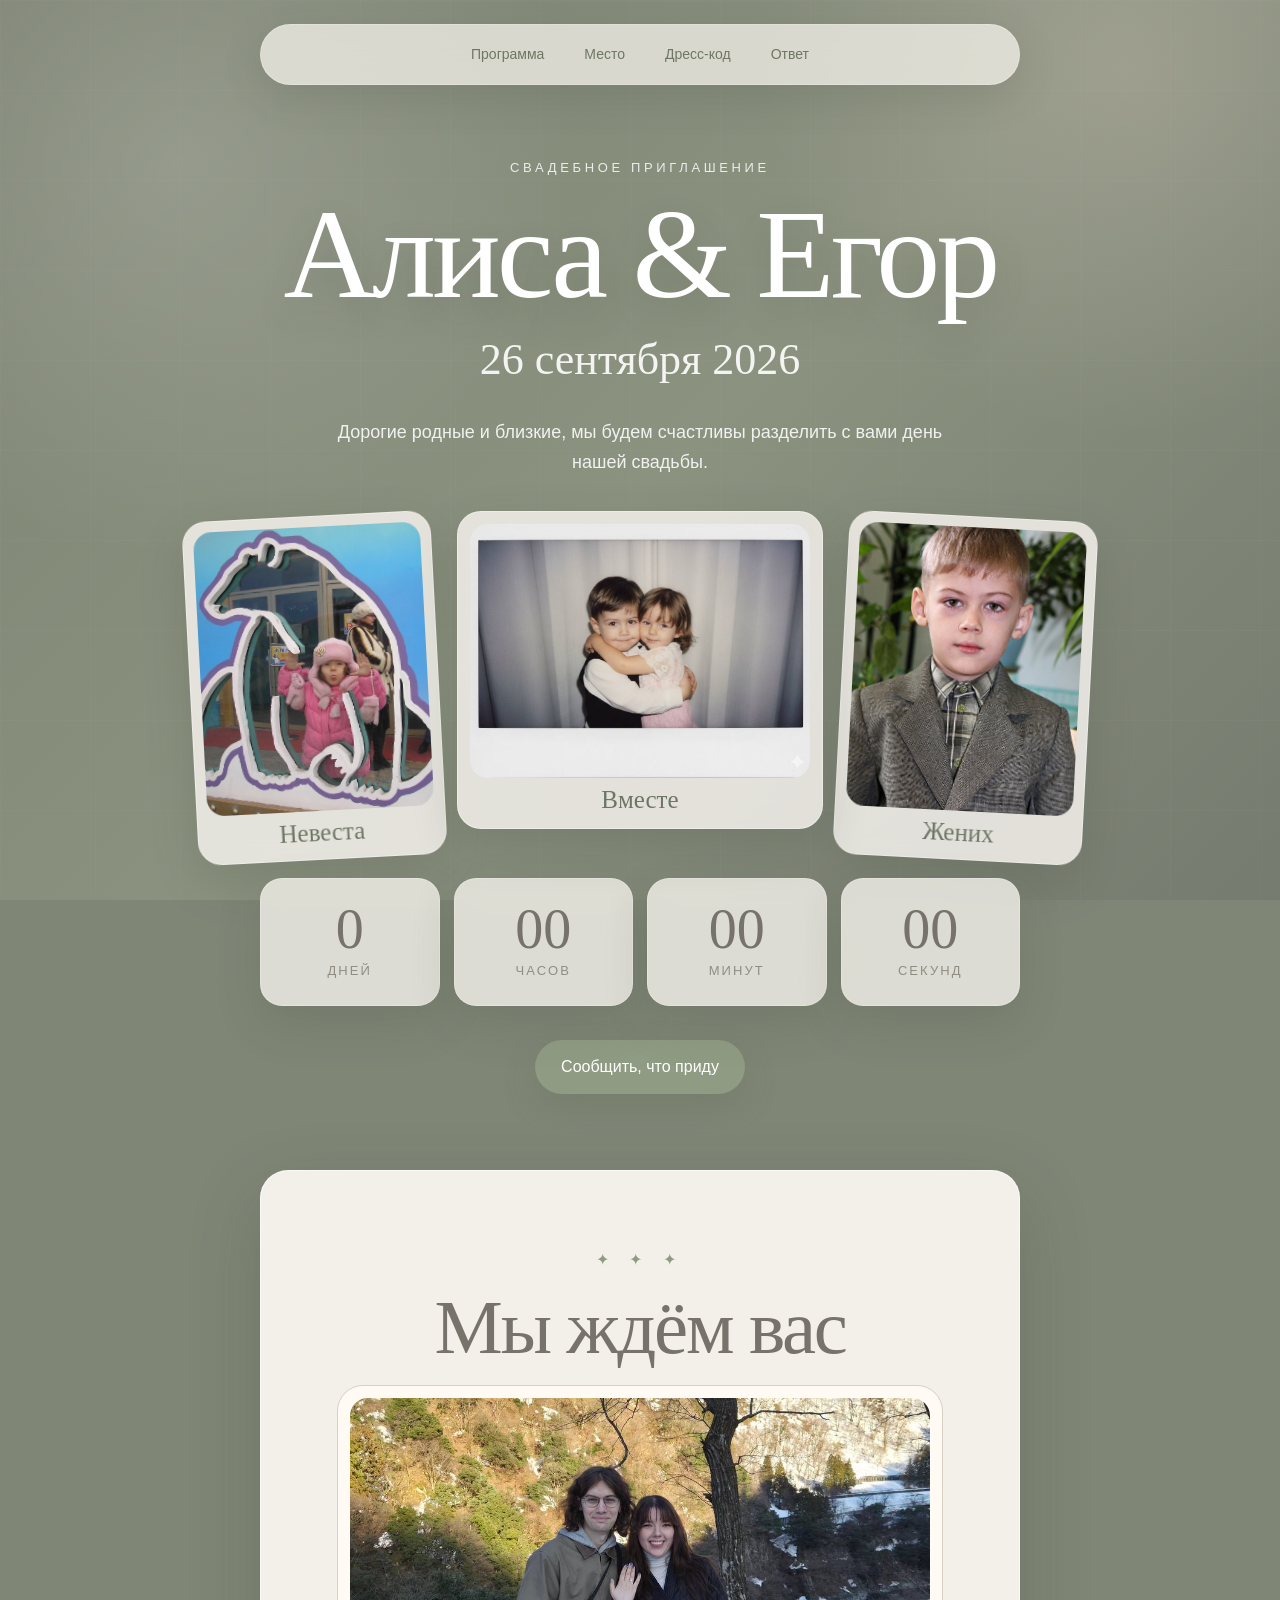
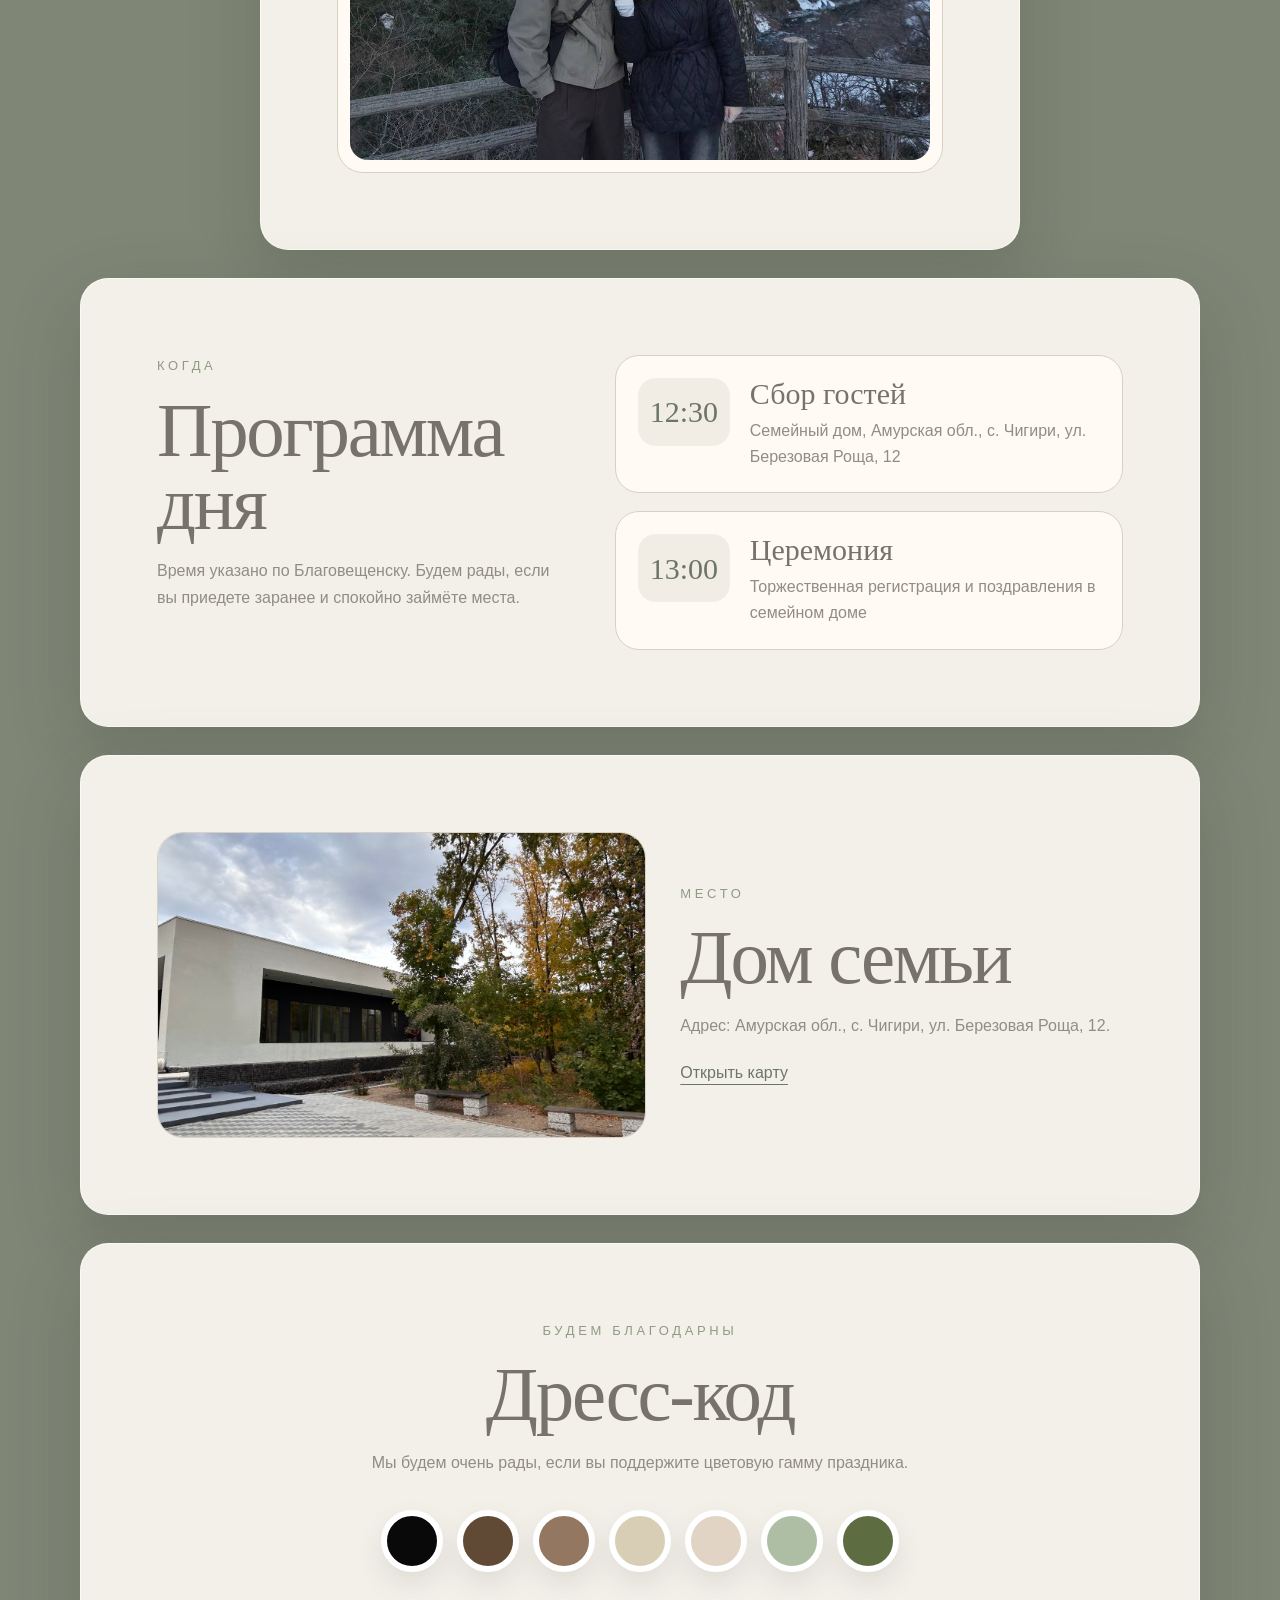
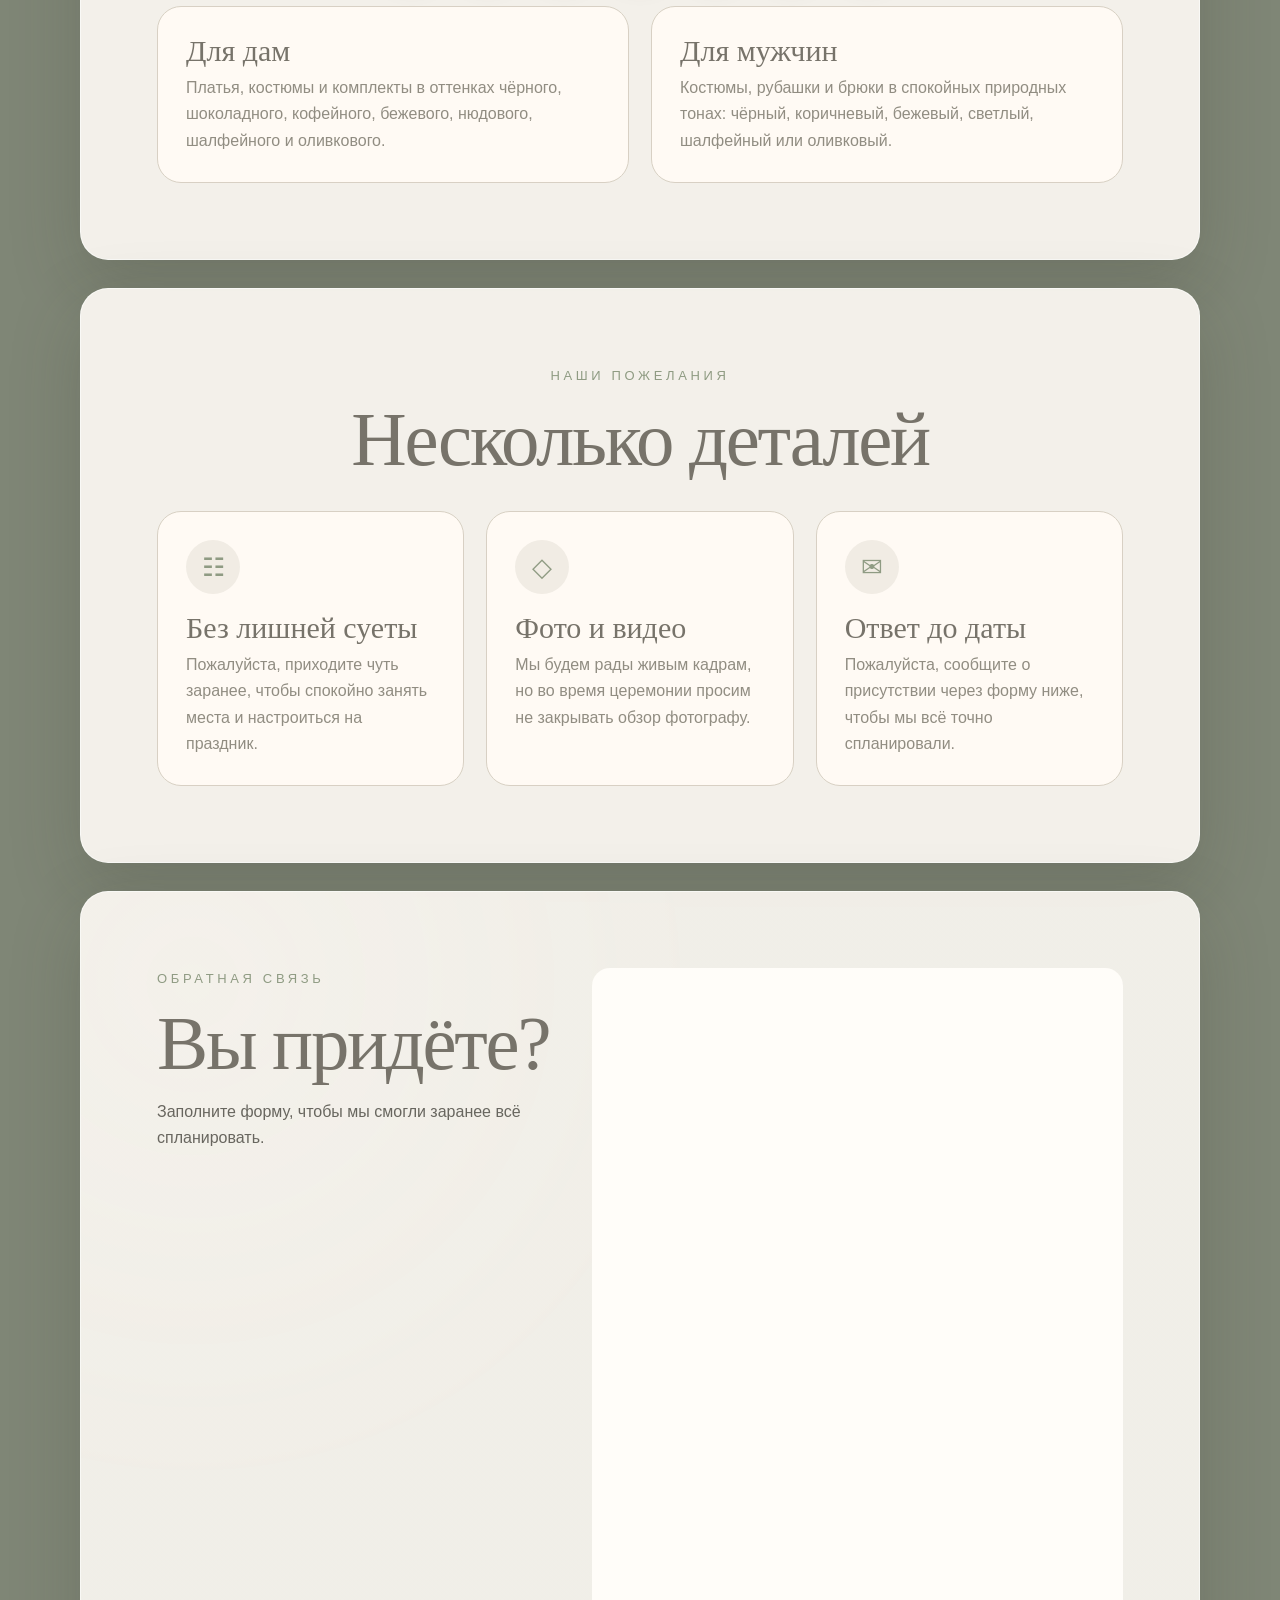
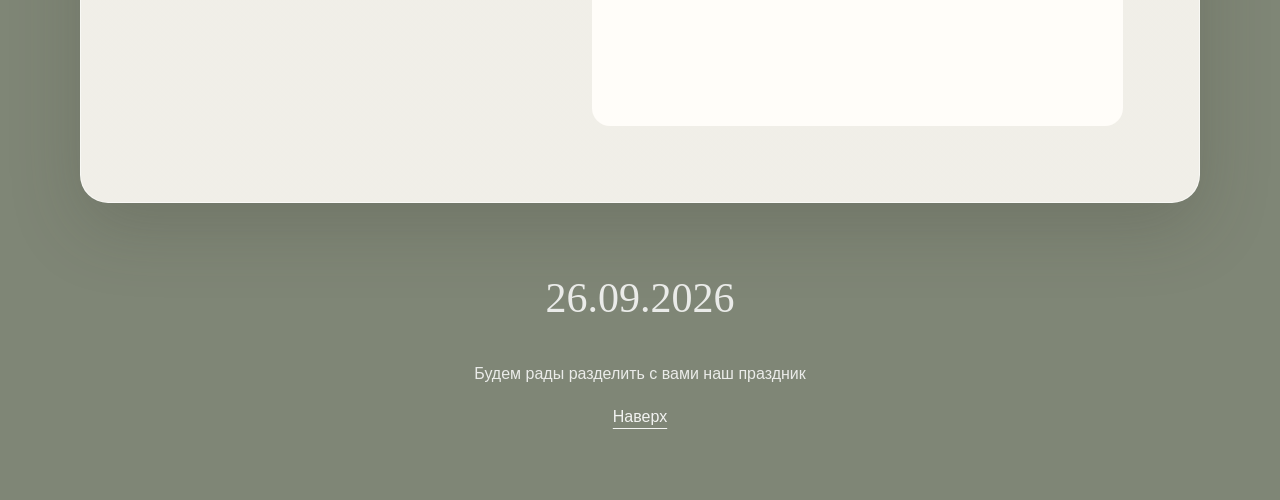
==== index.html @ d8c58603 "Add files via upload" ====
<!doctype html>
<html lang="ru">
<head>
  <meta charset="utf-8" />
  <meta name="viewport" content="width=device-width, initial-scale=1" />
  <meta name="description" content="Свадебное приглашение" />
  <title>Свадебное приглашение — 26.09.2026</title>
  <link rel="stylesheet" href="style.css" />
</head>

<body>
  <div class="page-bg" aria-hidden="true"></div>

  <header class="hero" id="top">
    <nav class="nav">
      <a href="#program">Программа</a>
      <a href="#place">Место</a>
      <a href="#dresscode">Дресс-код</a>
      <a href="#rsvp">Ответ</a>
    </nav>

    <div class="hero__inner">
      <p class="eyebrow">Свадебное приглашение</p>
      <h1><span id="brideName">Имя невесты</span> & <span id="groomName">Имя жениха</span></h1>
      <p class="hero__date">26 сентября 2026</p>
      <p class="hero__lead">
        Дорогие родные и близкие, мы будем счастливы разделить с вами день нашей свадьбы.
      </p>

      <div class="hero-photos" aria-label="Детские фото невесты, жениха и совместное фото">
        <figure class="hero-photo hero-photo--left">
          <img src="assets/her_child_1.jpg" alt="Детское фото невесты" />
          <figcaption>Невеста</figcaption>
        </figure>

        <figure class="hero-photo hero-photo--together">
          <img src="assets/together_kids.jpg" alt="Детское совместное фото невесты и жениха" />
          <figcaption>Вместе</figcaption>
        </figure>

        <figure class="hero-photo hero-photo--right">
          <img src="assets/him_child.jpg" alt="Детское фото жениха" />
          <figcaption>Жених</figcaption>
        </figure>
      </div>

      <div class="countdown" aria-label="Отсчёт до свадьбы">
        <div class="countdown__item"><strong id="days">0</strong><span>дней</span></div>
        <div class="countdown__item"><strong id="hours">0</strong><span>часов</span></div>
        <div class="countdown__item"><strong id="minutes">0</strong><span>минут</span></div>
        <div class="countdown__item"><strong id="seconds">0</strong><span>секунд</span></div>
      </div>

      <a class="button" href="#rsvp">Сообщить, что приду</a>
    </div>
  </header>

  <main>
    <section class="section intro">
      <div class="ornament">✦ ✦ ✦</div>
      <h2>Мы ждём вас</h2>
      <figure class="intro-photo">
        <img src="assets/together_old.jpg" alt="Совместное фото пары" />
      </figure>
    </section>

    <section class="section split" id="program">
      <div>
        <p class="eyebrow">Когда</p>
        <h2>Программа дня</h2>
        <p class="muted">
          Время указано по Благовещенску. Будем рады, если вы приедете заранее и спокойно займёте места.
        </p>
      </div>

      <div class="timeline" aria-label="Программа свадебного дня">
        <div class="timeline__item">
          <time>12:30</time>
          <div>
            <h3>Сбор гостей</h3>
            <p>Семейный дом, Амурская обл., с. Чигири, ул. Березовая Роща, 12</p>
          </div>
        </div>

        <div class="timeline__item">
          <time>13:00</time>
          <div>
            <h3>Церемония</h3>
            <p>Торжественная регистрация и поздравления в семейном доме</p>
          </div>
        </div>
      </div>
    </section>

    <section class="section venue" id="place">
      <div class="venue__image">
        <img src="assets/place.jpg" alt="Семейный дом" />
      </div>
      <div class="venue__content">
        <p class="eyebrow">Место</p>
        <h2>Дом семьи</h2>
        <p>
          Адрес: Амурская обл., с. Чигири, ул. Березовая Роща, 12.
        </p>
        <a class="text-link" href="https://yandex.ru/maps/?text=%D0%90%D0%BC%D1%83%D1%80%D1%81%D0%BA%D0%B0%D1%8F%20%D0%BE%D0%B1%D0%BB.%2C%20%D1%81.%20%D0%A7%D0%B8%D0%B3%D0%B8%D1%80%D0%B8%2C%20%D1%83%D0%BB.%20%D0%91%D0%B5%D1%80%D0%B5%D0%B7%D0%BE%D0%B2%D0%B0%D1%8F%20%D0%A0%D0%BE%D1%89%D0%B0%2C%2012">Открыть карту</a>
      </div>
    </section>

    <section class="section" id="dresscode">
      <div class="section__head">
        <p class="eyebrow">Будем благодарны</p>
        <h2>Дресс-код</h2>
        <p>
          Мы будем очень рады, если вы поддержите цветовую гамму праздника.
        </p>
      </div>

      <div class="palette" aria-label="Палитра дресс-кода">
        <span style="--c:#090909" title="чёрный"></span>
        <span style="--c:#604A36" title="тёмно-коричневый"></span>
        <span style="--c:#937760" title="кофейный"></span>
        <span style="--c:#D8CEB6" title="светло-бежевый"></span>
        <span style="--c:#E2D4C4" title="нюдовый"></span>
        <span style="--c:#AEBEA5" title="шалфейный"></span>
        <span style="--c:#5E6C42" title="оливковый"></span>
      </div>

      <div class="dress-notes">
        <article>
          <h3>Для дам</h3>
          <p>Платья, костюмы и комплекты в оттенках чёрного, шоколадного, кофейного, бежевого, нюдового, шалфейного и оливкового.</p>
        </article>
        <article>
          <h3>Для мужчин</h3>
          <p>Костюмы, рубашки и брюки в спокойных природных тонах: чёрный, коричневый, бежевый, светлый, шалфейный или оливковый.</p>
        </article>
      </div>
    </section>

    <section class="section wishes" id="wishes">
      <div class="section__head">
        <p class="eyebrow">Наши пожелания</p>
        <h2>Несколько деталей</h2>
      </div>

      <div class="wish-grid">
        <article>
          <span>☷</span>
          <h3>Без лишней суеты</h3>
          <p>Пожалуйста, приходите чуть заранее, чтобы спокойно занять места и настроиться на праздник.</p>
        </article>

        <article>
          <span>◇</span>
          <h3>Фото и видео</h3>
          <p>Мы будем рады живым кадрам, но во время церемонии просим не закрывать обзор фотографу.</p>
        </article>

        <article>
          <span>✉</span>
          <h3>Ответ до даты</h3>
          <p>Пожалуйста, сообщите о присутствии через форму ниже, чтобы мы всё точно спланировали.</p>
        </article>
      </div>
    </section>

    <section class="section rsvp" id="rsvp">
      <div class="rsvp__card">
        <div>
          <p class="eyebrow">Обратная связь</p>
          <h2>Вы придёте?</h2>
          <p>
            Заполните форму, чтобы мы смогли заранее всё спланировать.
          </p>
        </div>

        <iframe
          class="google-form"
          src="https://docs.google.com/forms/d/e/1FAIpQLSeqf7w8pTAWH1KVmUzpy3r9KJI5TpkuRMsO8fksW7Cik_Sq-w/viewform?embedded=true"
          width="640"
          height="758"
          frameborder="0"
          marginheight="0"
          marginwidth="0"
          title="Форма ответа на приглашение">
          Загрузка...
        </iframe>
      </div>
    </section>
  </main>

  <footer class="footer">
    <p>26.09.2026</p>
    <p>Будем рады разделить с вами наш праздник</p>
    <a href="#top">Наверх</a>
  </footer>

  <script src="script.js"></script>
</body>
</html>
---- style.css ----
/* 
  Свадебное приглашение.
  Самые частые правки:
  1. Имена и дату меняй в script.js в объекте CONFIG.
  2. Фото замени в папке assets и поправь src в index.html.
  3. Цвета палитры меняй в блоке #dresscode в index.html.
*/

:root {
  --bg: #7f8676;
  --paper: #f8f5ef;
  --paper-soft: #f1ece4;
  --ink: #68665f;
  --muted: #918d82;
  --line: #d8d0c4;
  --olive: #8f9b83;
  --olive-dark: #6d7665;
  --sand: #d8c8b7;
  --rose: #e6d1c9;
  --shadow: 0 24px 70px rgba(58, 61, 51, .22);
  --radius: 28px;
}

* {
  box-sizing: border-box;
}

html {
  scroll-behavior: smooth;
}

body {
  margin: 0;
  color: var(--ink);
  background: var(--bg);
  font-family: Inter, Arial, sans-serif;
  line-height: 1.65;
}

body::selection {
  background: var(--sand);
  color: #fff;
}

.page-bg {
  position: fixed;
  inset: 0;
  z-index: -2;
  background:
    radial-gradient(circle at 14% 18%, rgba(255,255,255,.16), transparent 30%),
    radial-gradient(circle at 88% 8%, rgba(230,209,201,.22), transparent 26%),
    linear-gradient(135deg, #7d8373 0%, #8b927f 52%, #757b6f 100%);
}

.page-bg::after {
  content: "";
  position: absolute;
  inset: 0;
  opacity: .09;
  background-image:
    linear-gradient(rgba(255,255,255,.26) 1px, transparent 1px),
    linear-gradient(90deg, rgba(255,255,255,.26) 1px, transparent 1px);
  background-size: 90px 90px;
}

h1, h2, h3, p {
  margin-top: 0;
}

h1, h2 {
  font-family: "Cormorant Garamond", Georgia, "Times New Roman", serif;
  font-weight: 400;
  letter-spacing: -.03em;
}

h1 {
  max-width: 980px;
  margin: 0 auto 12px;
  font-size: clamp(54px, 10vw, 132px);
  line-height: .9;
  color: #fff;
  text-shadow: 0 16px 36px rgba(66,70,58,.22);
}

h2 {
  margin-bottom: 18px;
  color: #77736a;
  font-size: clamp(42px, 6vw, 78px);
  line-height: .95;
}

h3 {
  margin-bottom: 8px;
  font-family: "Cormorant Garamond", Georgia, "Times New Roman", serif;
  font-size: 30px;
  font-weight: 400;
  line-height: 1.05;
  color: #77736a;
}

img {
  display: block;
  max-width: 100%;
}

a {
  color: inherit;
}

.nav {
  position: sticky;
  top: 16px;
  z-index: 10;
  width: min(760px, calc(100% - 32px));
  margin: 0 auto;
  padding: 10px;
  display: flex;
  justify-content: center;
  gap: 8px;
  border: 1px solid rgba(255,255,255,.22);
  border-radius: 999px;
  background: rgba(248,245,239,.72);
  backdrop-filter: blur(16px);
  box-shadow: 0 12px 40px rgba(57,61,52,.16);
}

.nav a {
  padding: 8px 16px;
  border-radius: 999px;
  text-decoration: none;
  font-size: 14px;
  color: var(--olive-dark);
}

.nav a:hover {
  background: rgba(143,155,131,.14);
}

.hero {
  min-height: 100svh;
  padding: 24px 20px 76px;
  display: grid;
  grid-template-rows: auto minmax(0, 1fr);
  align-content: stretch;
  row-gap: clamp(42px, 8vh, 96px);
  text-align: center;
}

.hero__inner {
  width: min(1120px, 100%);
  margin: 0 auto;
  align-self: center;
}

.eyebrow {
  margin-bottom: 18px;
  font-size: 13px;
  letter-spacing: .28em;
  text-transform: uppercase;
  color: rgba(255,255,255,.84);
}

.section .eyebrow,
.venue .eyebrow,
.rsvp .eyebrow {
  color: var(--olive);
}

.hero__date {
  margin-bottom: 22px;
  font-family: "Cormorant Garamond", Georgia, "Times New Roman", serif;
  font-size: clamp(28px, 4vw, 44px);
  color: rgba(255,255,255,.9);
}

.hero__lead {
  width: min(610px, 100%);
  margin: 0 auto 28px;
  color: rgba(255,255,255,.88);
  font-size: 18px;
}

.hero-photos {
  width: min(900px, 100%);
  margin: 0 auto 28px;
  display: grid;
  grid-template-columns: .82fr 1.2fr .82fr;
  gap: 18px;
  align-items: center;
}

.hero-photo {
  margin: 0;
  padding: 10px 10px 12px;
  border: 1px solid rgba(255,255,255,.36);
  border-radius: 24px;
  background: rgba(248,245,239,.82);
  box-shadow: 0 18px 46px rgba(57,61,52,.18);
  backdrop-filter: blur(12px);
}

.hero-photo--left {
  transform: translateY(10px) rotate(-3deg);
}

.hero-photo--right {
  transform: translateY(10px) rotate(3deg);
}

.hero-photo--together {
  position: relative;
  z-index: 1;
  padding: 12px 12px 14px;
  transform: translateY(-8px);
}

.hero-photo img {
  width: 100%;
  aspect-ratio: 4 / 5;
  object-fit: cover;
  border-radius: 18px;
}

.hero-photo--together img {
  aspect-ratio: 4 / 3;
}

.hero-photo figcaption {
  margin-top: 8px;
  color: var(--olive-dark);
  font-family: "Cormorant Garamond", Georgia, "Times New Roman", serif;
  font-size: 25px;
  line-height: 1.1;
}

.countdown {
  width: min(760px, 100%);
  margin: 0 auto 34px;
  display: grid;
  grid-template-columns: repeat(4, 1fr);
  gap: 14px;
}

.countdown__item {
  padding: 22px 12px;
  border: 1px solid rgba(255,255,255,.22);
  border-radius: 22px;
  background: rgba(248,245,239,.78);
  box-shadow: 0 18px 46px rgba(57,61,52,.16);
  backdrop-filter: blur(12px);
}

.countdown__item strong {
  display: block;
  font-family: "Cormorant Garamond", Georgia, "Times New Roman", serif;
  font-size: clamp(34px, 6vw, 56px);
  font-weight: 400;
  line-height: 1;
  color: #77736a;
}

.countdown__item span {
  color: var(--muted);
  font-size: 13px;
  text-transform: uppercase;
  letter-spacing: .16em;
}

.button {
  display: inline-flex;
  align-items: center;
  justify-content: center;
  min-height: 52px;
  padding: 14px 26px;
  border: 0;
  border-radius: 999px;
  background: var(--olive);
  color: #fff;
  box-shadow: 0 14px 34px rgba(92,101,80,.24);
  font: inherit;
  text-decoration: none;
  cursor: pointer;
  transition: transform .2s ease, box-shadow .2s ease, background .2s ease;
}

.button:hover {
  transform: translateY(-2px);
  background: var(--olive-dark);
  box-shadow: 0 20px 42px rgba(92,101,80,.28);
}

.section {
  width: min(1120px, calc(100% - 32px));
  margin: 0 auto 28px;
  padding: clamp(36px, 6vw, 76px);
  border: 1px solid rgba(255,255,255,.58);
  border-radius: var(--radius);
  background: rgba(248,245,239,.96);
  box-shadow: var(--shadow);
}

.intro {
  width: min(760px, calc(100% - 32px));
  text-align: center;
}

.intro-photo {
  margin: 20px auto 0;
  padding: 12px;
  border: 1px solid var(--line);
  border-radius: 26px;
  background: #fffaf4;
}

.intro-photo img {
  width: 100%;
  aspect-ratio: 16 / 10;
  object-fit: cover;
  border-radius: 18px;
}

.ornament {
  margin-bottom: 18px;
  color: var(--olive);
  letter-spacing: .5em;
}

.section__head {
  width: min(760px, 100%);
  margin: 0 auto 34px;
  text-align: center;
}

.section__head p {
  color: var(--muted);
}

.split {
  display: grid;
  grid-template-columns: .9fr 1.1fr;
  gap: 42px;
  align-items: start;
}

.muted {
  color: var(--muted);
}

.timeline {
  position: relative;
  display: grid;
  gap: 18px;
}

.timeline__item {
  display: grid;
  grid-template-columns: 92px 1fr;
  gap: 20px;
  align-items: start;
  padding: 22px;
  border: 1px solid var(--line);
  border-radius: 24px;
  background: #fffaf4;
}

.timeline__item time {
  display: grid;
  place-items: center;
  min-height: 68px;
  border-radius: 18px;
  background: var(--paper-soft);
  font-family: "Cormorant Garamond", Georgia, "Times New Roman", serif;
  font-size: 30px;
  color: var(--olive-dark);
}

.timeline__item p {
  margin-bottom: 0;
  color: var(--muted);
}

.venue {
  display: grid;
  grid-template-columns: 1.05fr .95fr;
  gap: 34px;
  align-items: center;
  overflow: hidden;
}

.venue__image img {
  width: 100%;
  aspect-ratio: 16 / 10;
  object-fit: cover;
  border-radius: 26px;
  border: 1px solid var(--line);
}

.venue__content p {
  color: var(--muted);
}

.text-link {
  display: inline-block;
  margin-top: 4px;
  color: var(--olive-dark);
  text-underline-offset: 6px;
}

.palette {
  display: flex;
  justify-content: center;
  gap: 14px;
  flex-wrap: wrap;
  margin: 34px 0;
}

.palette span {
  width: 62px;
  height: 62px;
  border-radius: 50%;
  background: var(--c);
  border: 6px solid #fff;
  box-shadow: 0 12px 26px rgba(104,102,95,.14);
}

.dress-notes {
  display: grid;
  grid-template-columns: repeat(2, 1fr);
  gap: 22px;
}

.dress-notes article,
.wish-grid article {
  padding: 28px;
  border: 1px solid var(--line);
  border-radius: 24px;
  background: #fffaf4;
}

.dress-notes p,
.wish-grid p {
  margin-bottom: 0;
  color: var(--muted);
}

.wish-grid {
  display: grid;
  grid-template-columns: repeat(3, 1fr);
  gap: 22px;
}

.wish-grid span {
  display: grid;
  place-items: center;
  width: 54px;
  height: 54px;
  margin-bottom: 18px;
  border-radius: 50%;
  background: var(--paper-soft);
  color: var(--olive);
  font-size: 26px;
}

.rsvp {
  background:
    linear-gradient(rgba(248,245,239,.94), rgba(248,245,239,.94)),
    radial-gradient(circle at 10% 10%, rgba(230,209,201,.55), transparent 40%);
}

.rsvp__card {
  display: grid;
  grid-template-columns: .85fr 1.15fr;
  gap: 42px;
  align-items: start;
}

.google-form {
  width: 100%;
  min-height: 758px;
  border: 0;
  border-radius: 18px;
  background: #fffdf9;
}

form {
  display: grid;
  gap: 18px;
}

label,
legend {
  color: var(--olive-dark);
  font-size: 14px;
}

input,
textarea {
  width: 100%;
  margin-top: 8px;
  padding: 14px 16px;
  border: 1px solid var(--line);
  border-radius: 16px;
  outline: none;
  background: #fffdf9;
  color: var(--ink);
  font: inherit;
}

input:focus,
textarea:focus {
  border-color: var(--olive);
  box-shadow: 0 0 0 4px rgba(143,155,131,.14);
}

fieldset {
  margin: 0;
  padding: 18px;
  border: 1px solid var(--line);
  border-radius: 18px;
}

.radio {
  display: flex;
  gap: 10px;
  align-items: center;
  margin-top: 12px;
}

.radio input {
  width: auto;
  margin: 0;
}

.form-status {
  min-height: 26px;
  margin: 0;
  color: var(--olive-dark);
}

.footer {
  width: min(1120px, calc(100% - 32px));
  margin: 0 auto;
  padding: 46px 20px 70px;
  text-align: center;
  color: rgba(255,255,255,.84);
}

.footer p:first-child {
  font-family: "Cormorant Garamond", Georgia, "Times New Roman", serif;
  font-size: 42px;
  line-height: 1;
}

.footer a {
  color: rgba(255,255,255,.9);
  text-underline-offset: 6px;
}

@media (max-width: 820px) {
  .nav {
    top: 10px;
    width: calc(100% - 20px);
    overflow-x: auto;
    justify-content: center;
  }

  .nav a {
    white-space: nowrap;
  }

  .hero {
    padding-top: 18px;
    row-gap: 30px;
  }

  .hero-photos {
    width: min(720px, 100%);
    grid-template-columns: .9fr 1.1fr .9fr;
    gap: 12px;
  }

  .hero-photo {
    padding: 8px 8px 10px;
    border-radius: 20px;
  }

  .hero-photo img {
    border-radius: 15px;
  }

  .hero-photo--together {
    padding: 9px 9px 11px;
  }

  .hero-photo figcaption {
    font-size: 22px;
  }

  .countdown {
    grid-template-columns: repeat(2, 1fr);
  }

  .section {
    width: calc(100% - 20px);
    padding: 32px 20px;
    border-radius: 24px;
  }

  .split,
  .venue,
  .dress-notes,
  .wish-grid,
  .rsvp__card {
    grid-template-columns: 1fr;
  }

  .timeline__item {
    grid-template-columns: 76px 1fr;
    gap: 14px;
    padding: 16px;
  }

  .timeline__item time {
    min-height: 58px;
    font-size: 24px;
  }

  .palette span {
    width: 54px;
    height: 54px;
  }
}

@media (max-width: 440px) {
  .hero {
    padding-bottom: 54px;
  }

  .hero__lead {
    font-size: 16px;
  }

  .hero-photos {
    grid-template-columns: repeat(2, minmax(0, 1fr));
    margin-bottom: 24px;
  }

  .hero-photo--left,
  .hero-photo--right,
  .hero-photo--together {
    transform: none;
  }

  .hero-photo--together {
    order: -1;
    grid-column: 1 / -1;
    width: min(240px, 100%);
    justify-self: center;
  }

  .hero-photo figcaption {
    font-size: 20px;
  }

  .countdown {
    gap: 10px;
  }

  .countdown__item {
    padding: 18px 8px;
  }

  .countdown__item span {
    font-size: 11px;
  }

  .timeline__item {
    grid-template-columns: 1fr;
  }
}
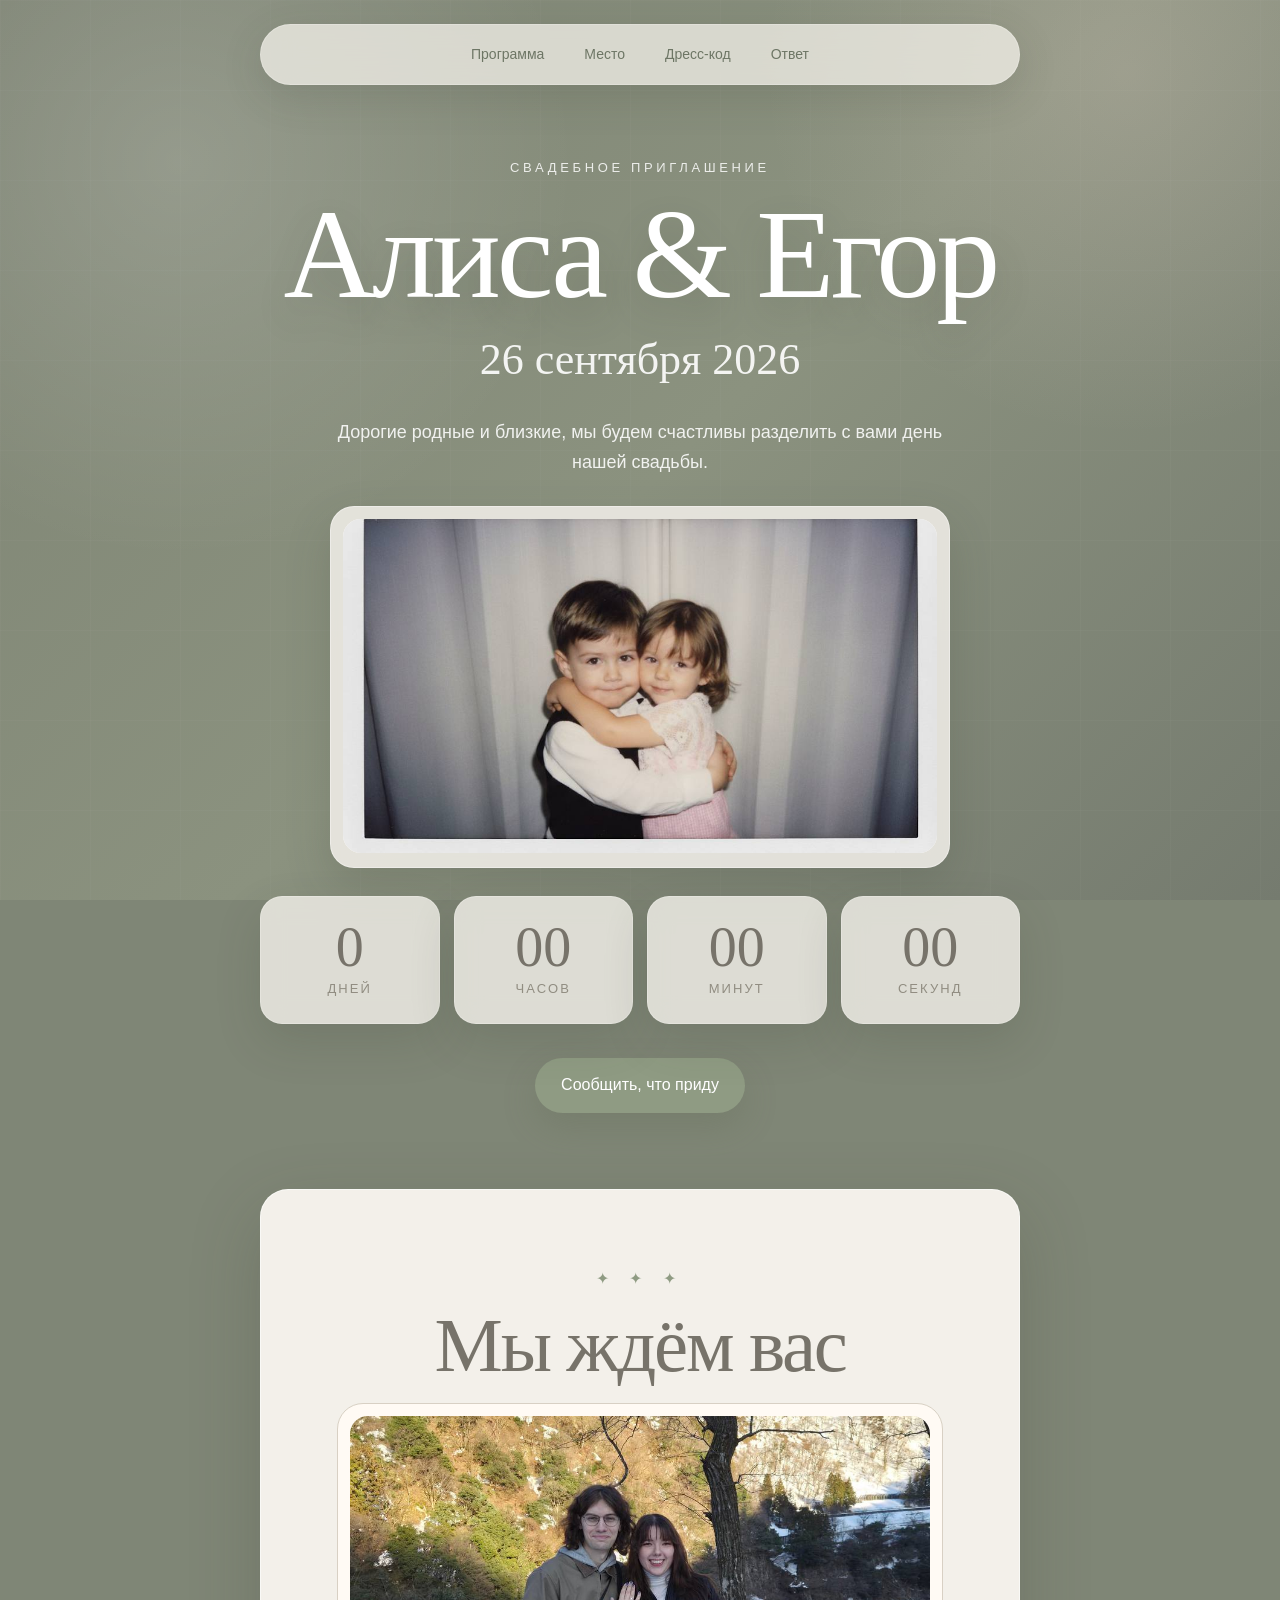
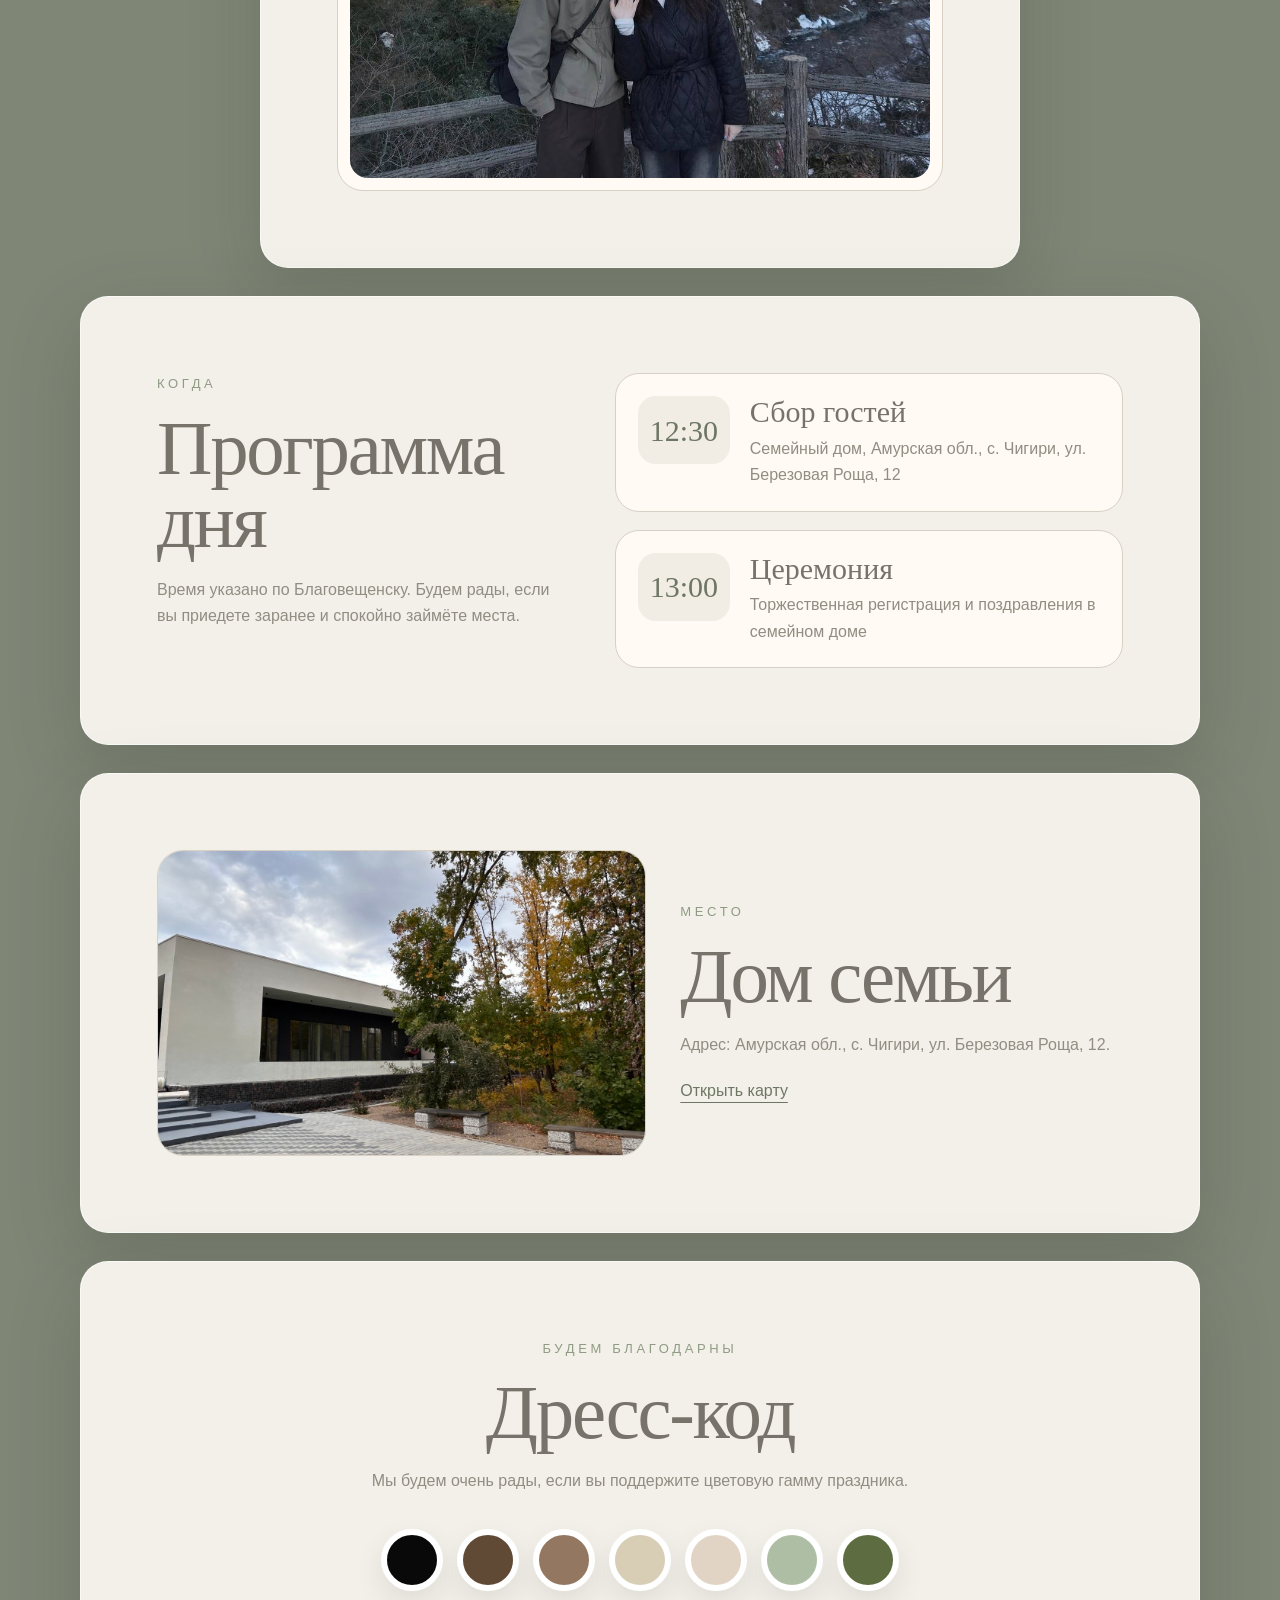
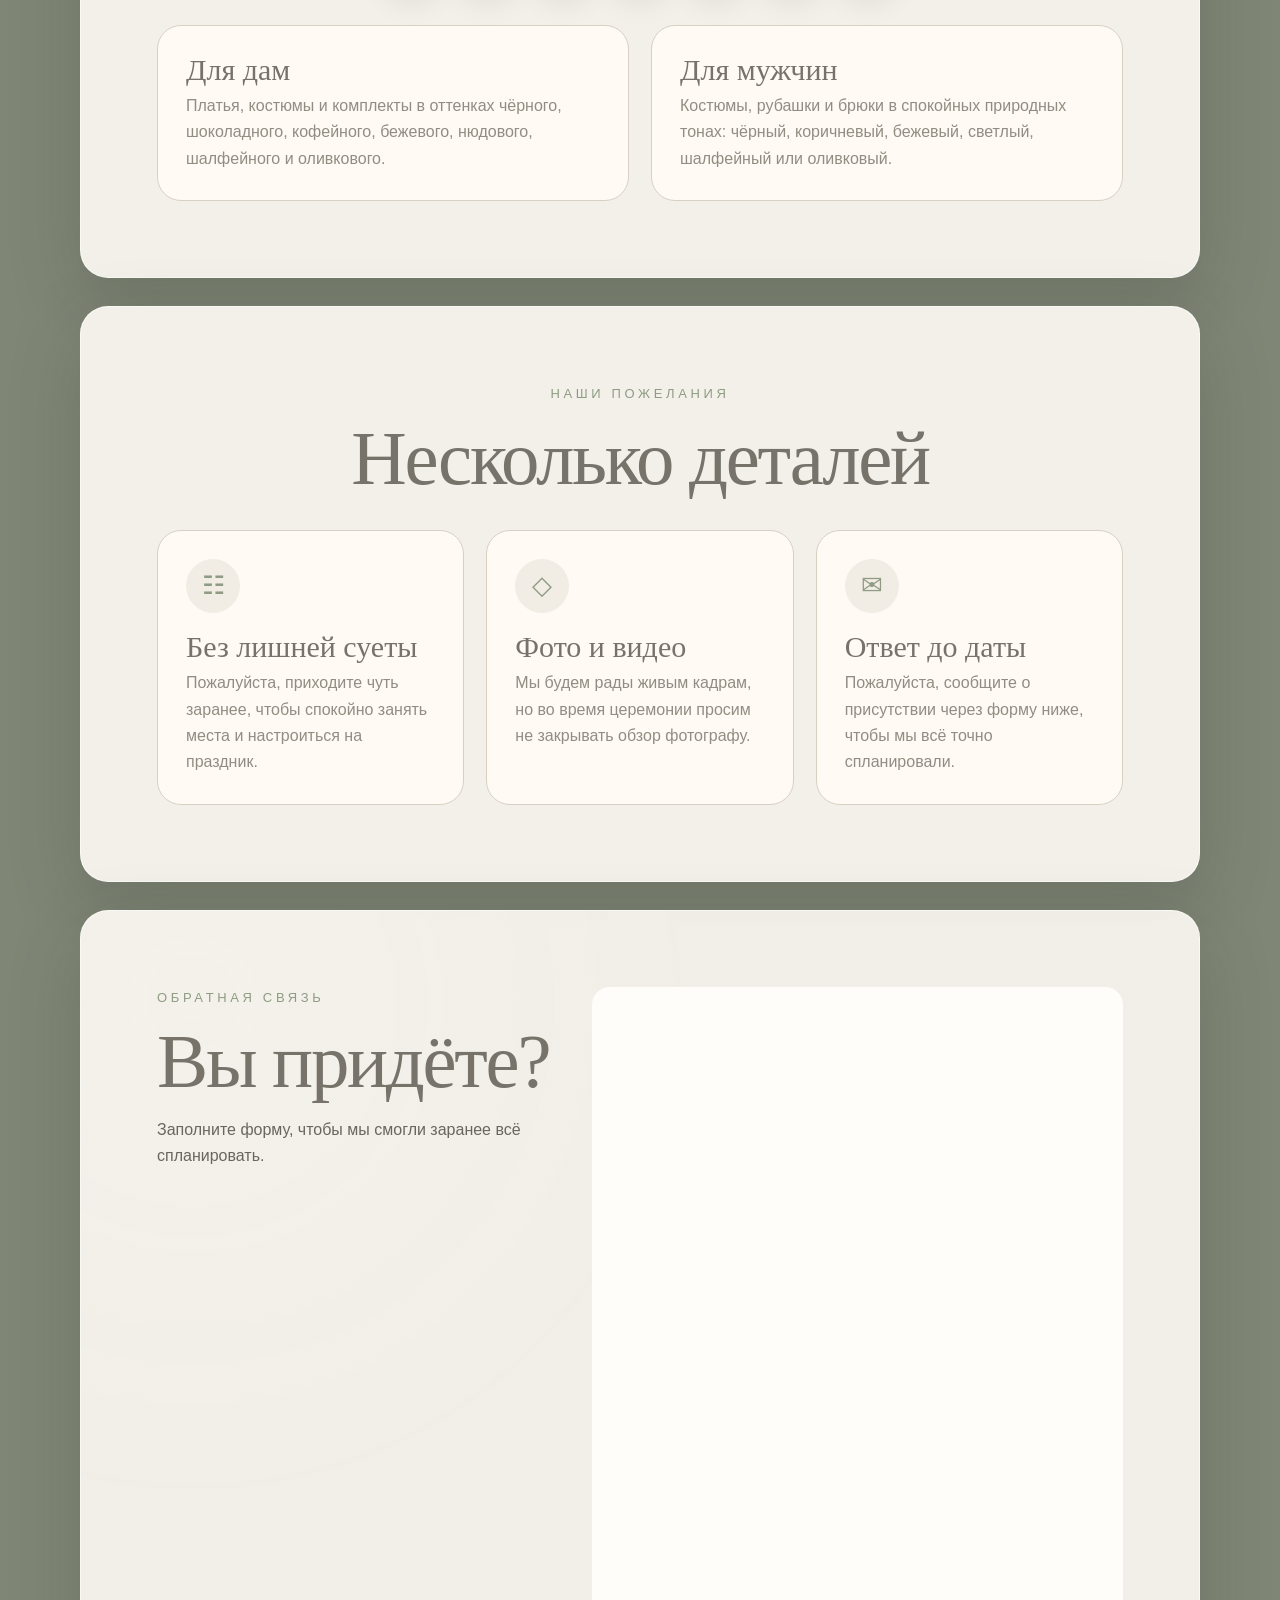
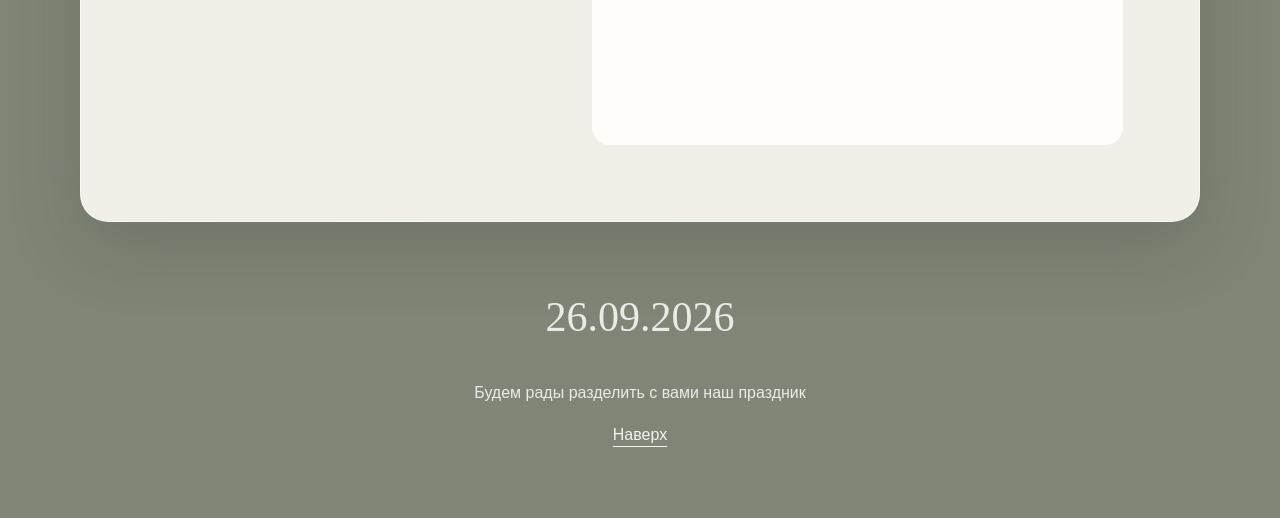
==== commit 4762dfa2: "photo" ====
--- a/index.html
+++ b/index.html
@@ -27,20 +27,9 @@
         Дорогие родные и близкие, мы будем счастливы разделить с вами день нашей свадьбы.
       </p>
 
-      <div class="hero-photos" aria-label="Детские фото невесты, жениха и совместное фото">
-        <figure class="hero-photo hero-photo--left">
-          <img src="assets/her_child_1.jpg" alt="Детское фото невесты" />
-          <figcaption>Невеста</figcaption>
-        </figure>
-
+      <div class="hero-photos" aria-label="Детское совместное фото невесты и жениха">
         <figure class="hero-photo hero-photo--together">
           <img src="assets/together_kids.jpg" alt="Детское совместное фото невесты и жениха" />
-          <figcaption>Вместе</figcaption>
-        </figure>
-
-        <figure class="hero-photo hero-photo--right">
-          <img src="assets/him_child.jpg" alt="Детское фото жениха" />
-          <figcaption>Жених</figcaption>
         </figure>
       </div>
 
--- a/style.css
+++ b/style.css
@@ -181,17 +181,16 @@
 }
 
 .hero-photos {
-  width: min(900px, 100%);
+  width: min(620px, 100%);
   margin: 0 auto 28px;
-  display: grid;
-  grid-template-columns: .82fr 1.2fr .82fr;
-  gap: 18px;
-  align-items: center;
+  display: flex;
+  justify-content: center;
 }
 
 .hero-photo {
   margin: 0;
-  padding: 10px 10px 12px;
+  width: 100%;
+  padding: 12px 12px 14px;
   border: 1px solid rgba(255,255,255,.36);
   border-radius: 24px;
   background: rgba(248,245,239,.82);
@@ -199,30 +198,21 @@
   backdrop-filter: blur(12px);
 }
 
-.hero-photo--left {
-  transform: translateY(10px) rotate(-3deg);
-}
-
-.hero-photo--right {
-  transform: translateY(10px) rotate(3deg);
-}
-
 .hero-photo--together {
-  position: relative;
-  z-index: 1;
-  padding: 12px 12px 14px;
-  transform: translateY(-8px);
+  max-width: 620px;
 }
 
 .hero-photo img {
   width: 100%;
-  aspect-ratio: 4 / 5;
+  aspect-ratio: 16 / 9;
   object-fit: cover;
+  object-position: center 28%;
   border-radius: 18px;
+  background: #fffdf9;
 }
 
 .hero-photo--together img {
-  aspect-ratio: 4 / 3;
+  aspect-ratio: 16 / 9;
 }
 
 .hero-photo figcaption {
@@ -574,22 +564,16 @@
   }
 
   .hero-photos {
-    width: min(720px, 100%);
-    grid-template-columns: .9fr 1.1fr .9fr;
-    gap: 12px;
+    width: min(620px, 100%);
   }
 
   .hero-photo {
-    padding: 8px 8px 10px;
+    padding: 9px 9px 11px;
     border-radius: 20px;
   }
 
   .hero-photo img {
     border-radius: 15px;
-  }
-
-  .hero-photo--together {
-    padding: 9px 9px 11px;
   }
 
   .hero-photo figcaption {
@@ -641,21 +625,7 @@
   }
 
   .hero-photos {
-    grid-template-columns: repeat(2, minmax(0, 1fr));
     margin-bottom: 24px;
-  }
-
-  .hero-photo--left,
-  .hero-photo--right,
-  .hero-photo--together {
-    transform: none;
-  }
-
-  .hero-photo--together {
-    order: -1;
-    grid-column: 1 / -1;
-    width: min(240px, 100%);
-    justify-self: center;
   }
 
   .hero-photo figcaption {
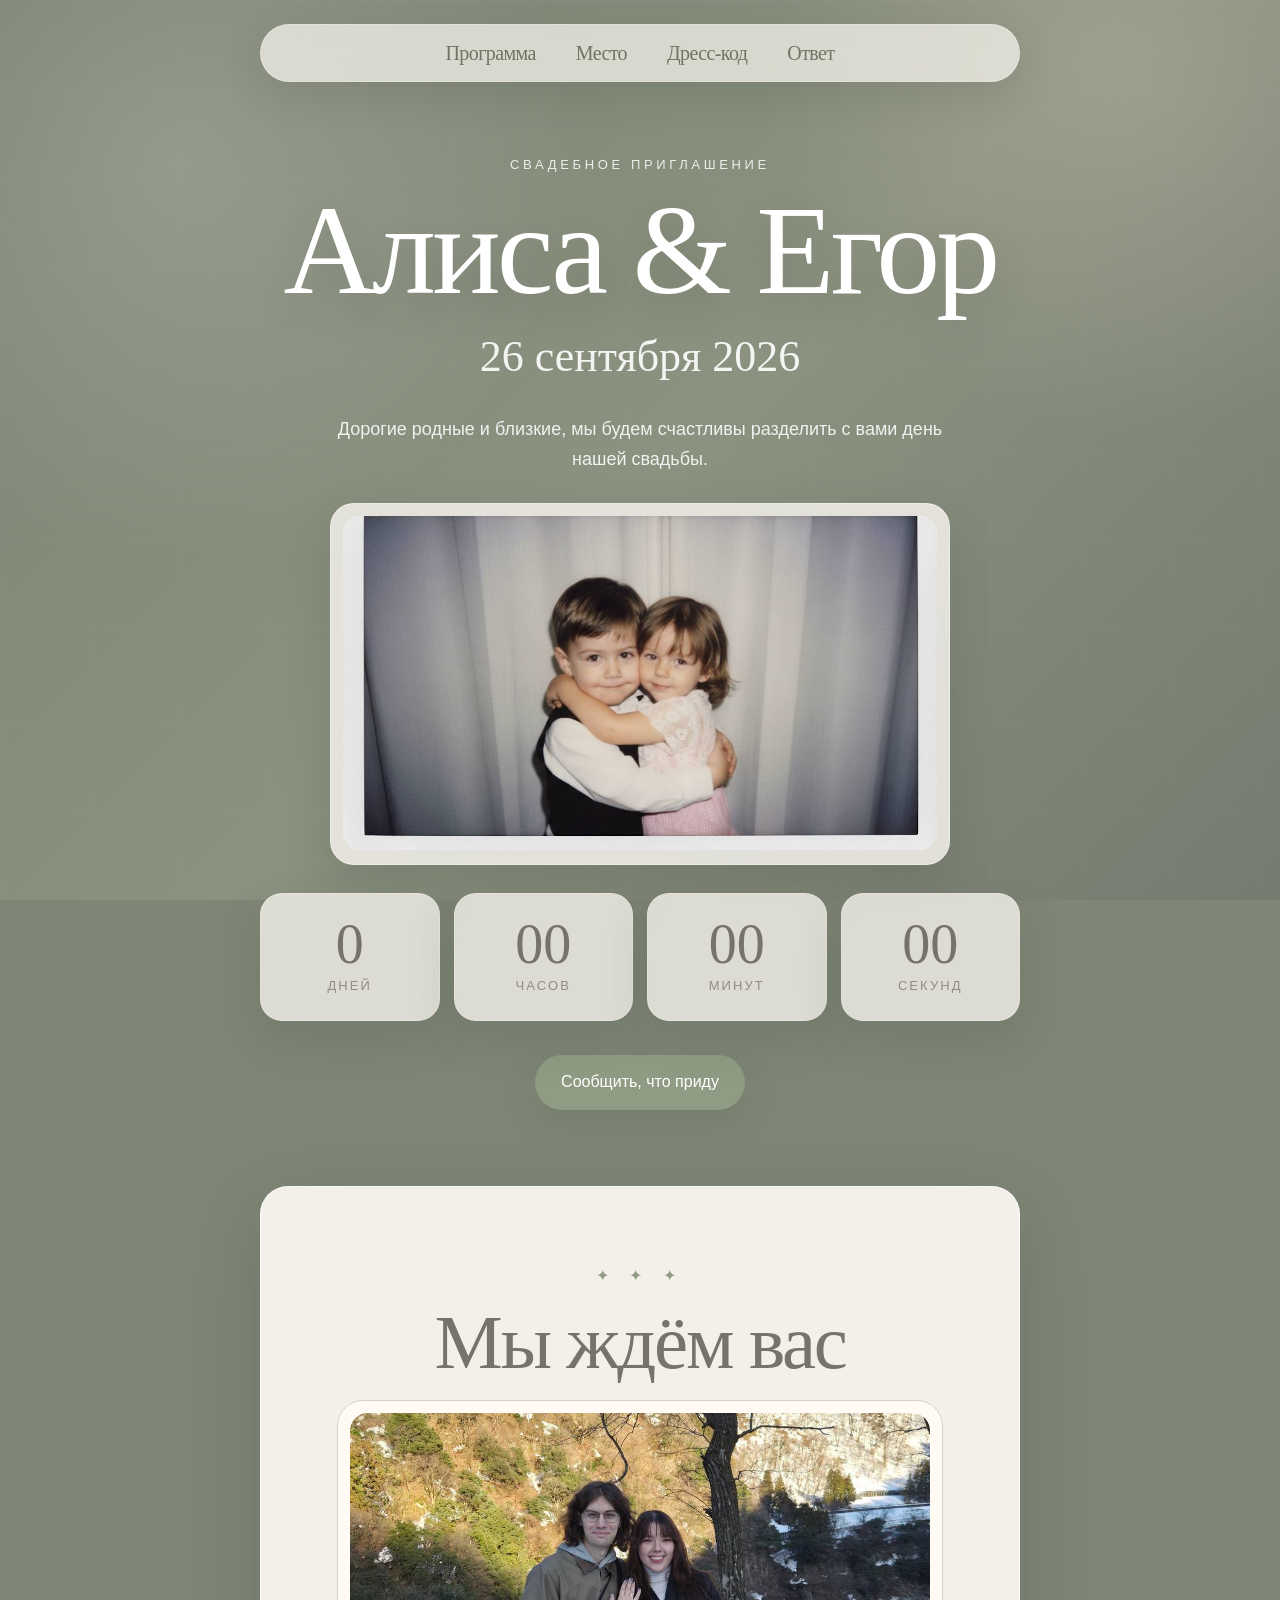
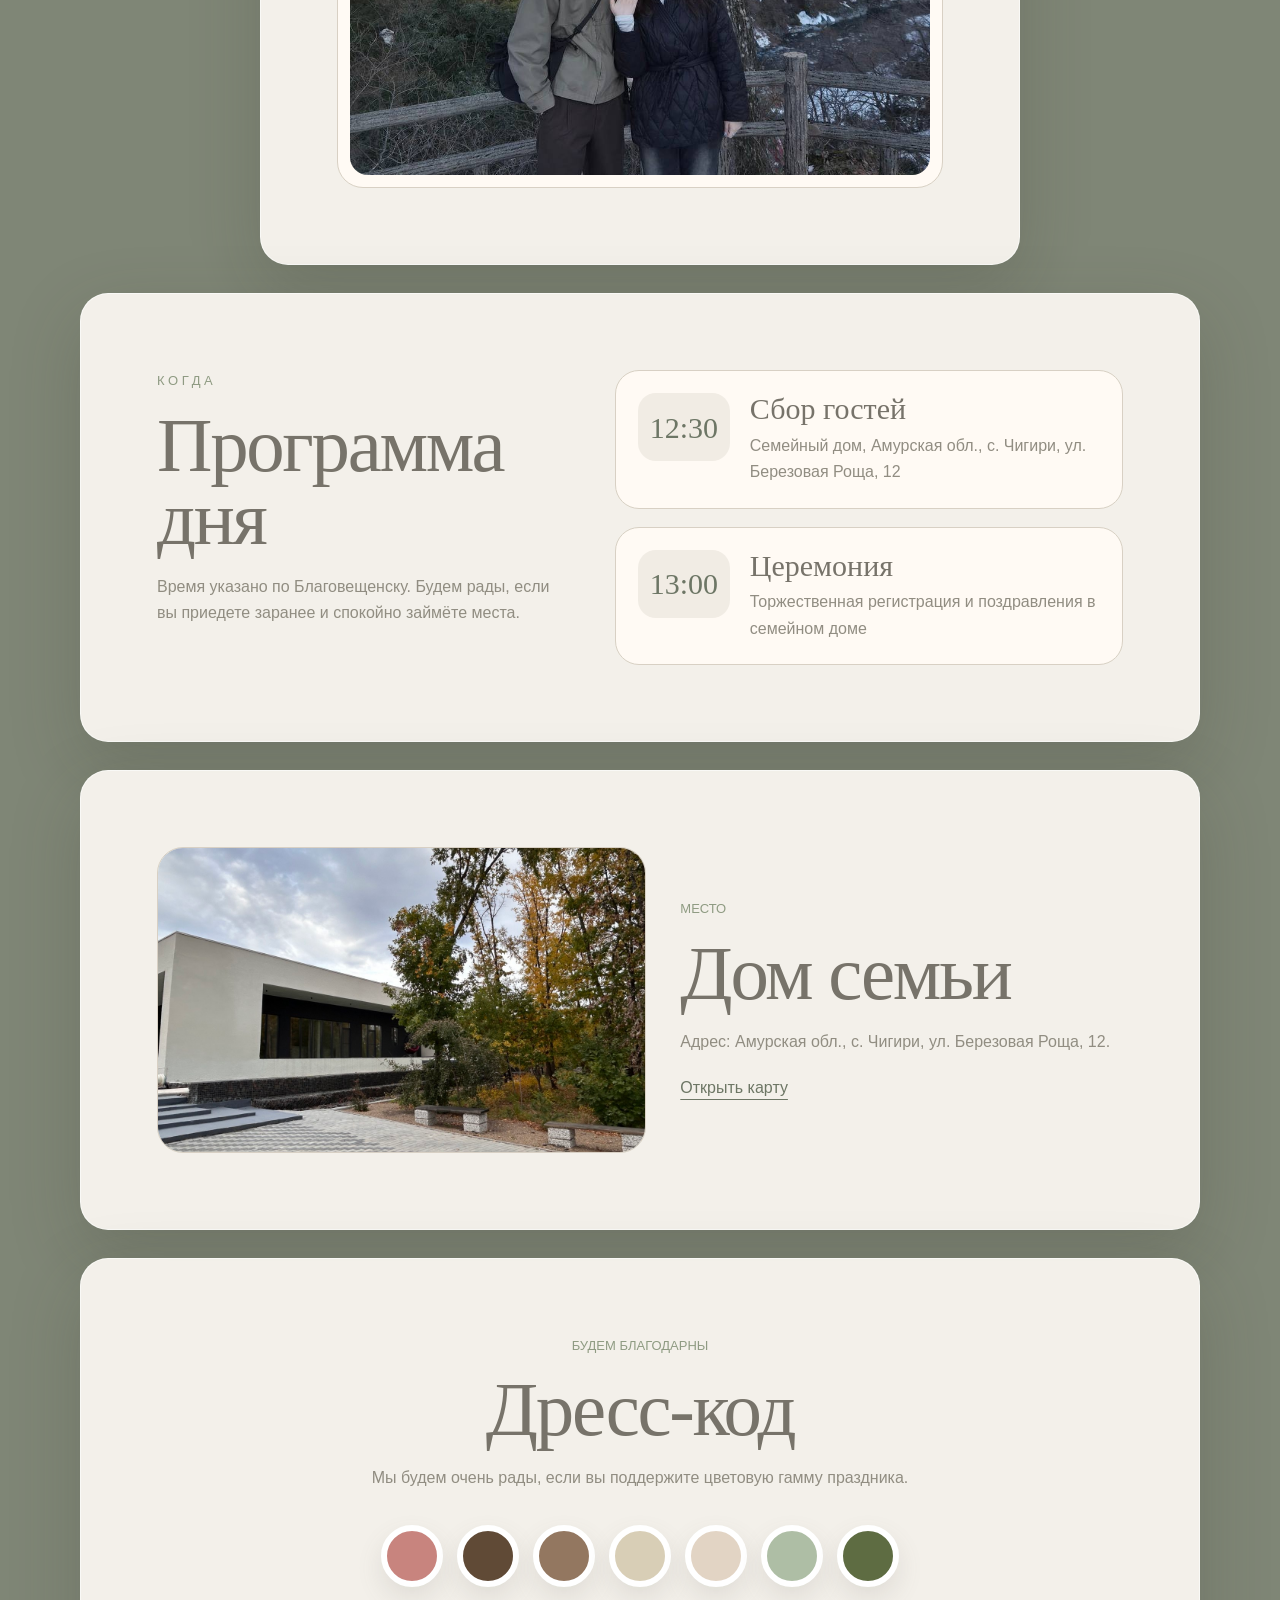
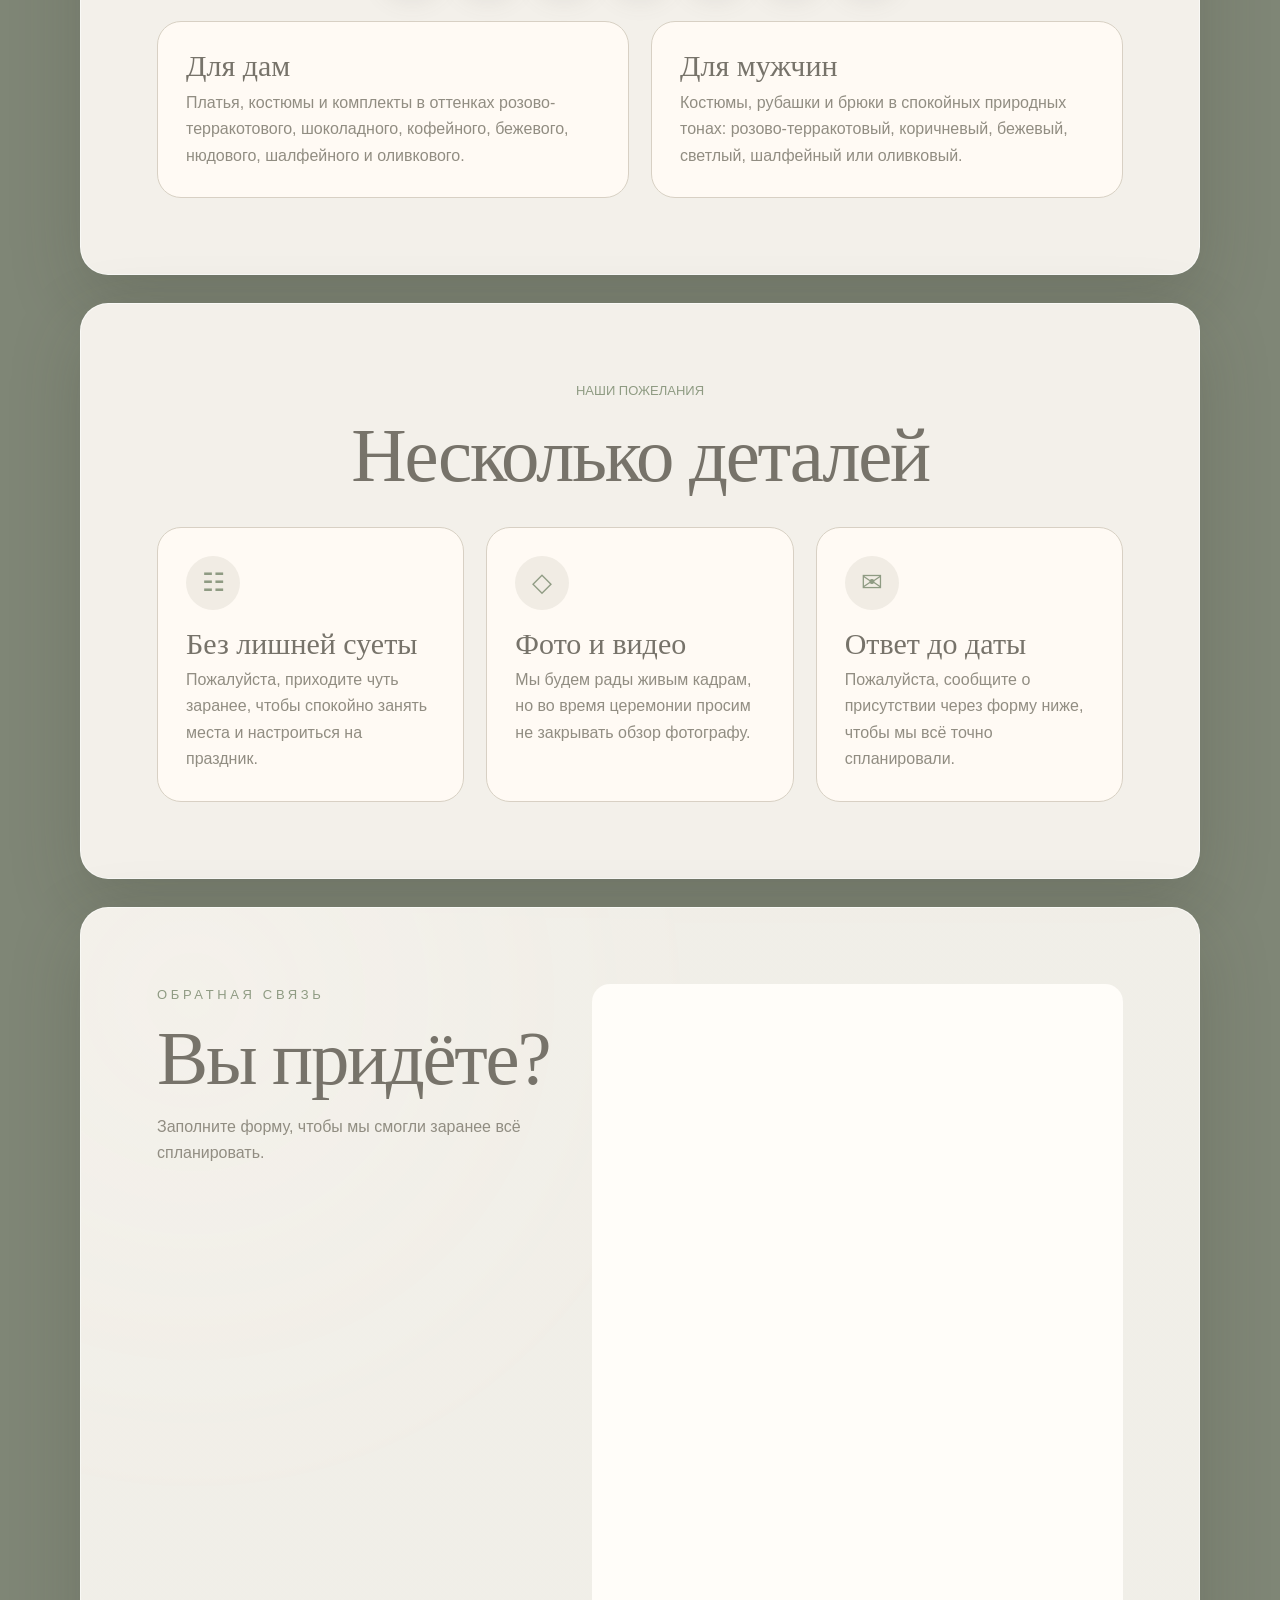
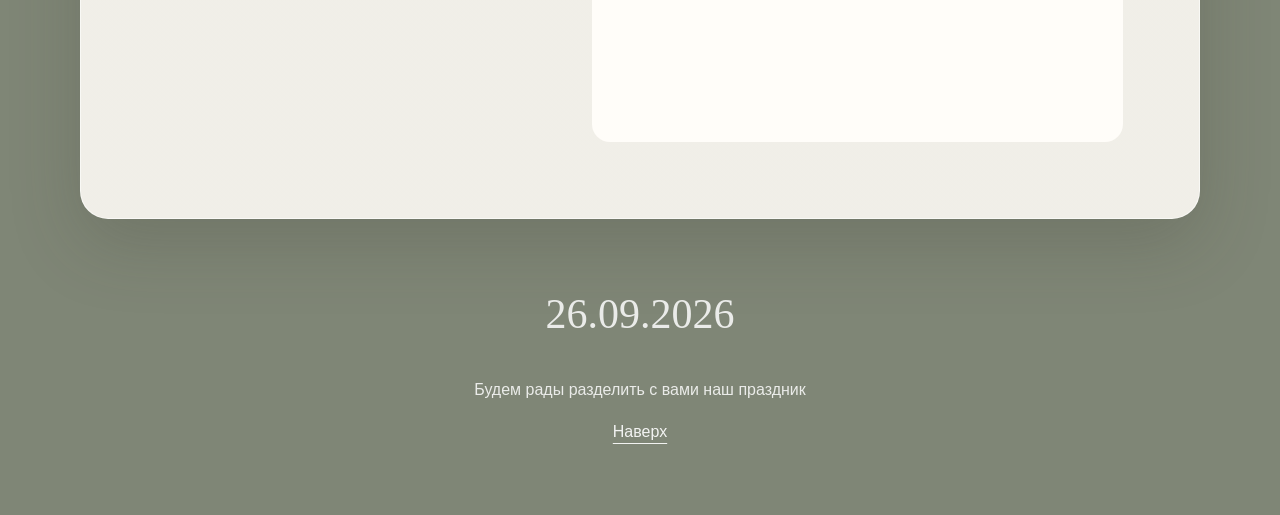
==== commit 37bc2ad9: "eng" ====
--- a/index.html
+++ b/index.html
@@ -21,7 +21,7 @@
 
     <div class="hero__inner">
       <p class="eyebrow">Свадебное приглашение</p>
-      <h1><span id="brideName">Имя невесты</span> & <span id="groomName">Имя жениха</span></h1>
+      <h1><span id="brideName">Алиса</span> & <span id="groomName">Егор</span></h1>
       <p class="hero__date">26 сентября 2026</p>
       <p class="hero__lead">
         Дорогие родные и близкие, мы будем счастливы разделить с вами день нашей свадьбы.
@@ -105,7 +105,7 @@
       </div>
 
       <div class="palette" aria-label="Палитра дресс-кода">
-        <span style="--c:#090909" title="чёрный"></span>
+        <span style="--c:#C8847E" title="розово-терракотовый"></span>
         <span style="--c:#604A36" title="тёмно-коричневый"></span>
         <span style="--c:#937760" title="кофейный"></span>
         <span style="--c:#D8CEB6" title="светло-бежевый"></span>
@@ -117,11 +117,11 @@
       <div class="dress-notes">
         <article>
           <h3>Для дам</h3>
-          <p>Платья, костюмы и комплекты в оттенках чёрного, шоколадного, кофейного, бежевого, нюдового, шалфейного и оливкового.</p>
+          <p>Платья, костюмы и комплекты в оттенках розово-терракотового, шоколадного, кофейного, бежевого, нюдового, шалфейного и оливкового.</p>
         </article>
         <article>
           <h3>Для мужчин</h3>
-          <p>Костюмы, рубашки и брюки в спокойных природных тонах: чёрный, коричневый, бежевый, светлый, шалфейный или оливковый.</p>
+          <p>Костюмы, рубашки и брюки в спокойных природных тонах: розово-терракотовый, коричневый, бежевый, светлый, шалфейный или оливковый.</p>
         </article>
       </div>
     </section>
--- a/style.css
+++ b/style.css
@@ -128,7 +128,11 @@
   padding: 8px 16px;
   border-radius: 999px;
   text-decoration: none;
-  font-size: 14px;
+  font-family: "Cormorant Garamond", Georgia, "Times New Roman", serif;
+  font-size: 20px;
+  font-weight: 400;
+  line-height: 1;
+  letter-spacing: -.03em;
   color: var(--olive-dark);
 }
 
@@ -325,6 +329,17 @@
   color: var(--muted);
 }
 
+.section__head p,
+.muted,
+.timeline__item p,
+.venue__content p,
+.dress-notes p,
+.wish-grid p,
+.rsvp__card p:not(.eyebrow) {
+  line-height: 1.65;
+  letter-spacing: 0;
+}
+
 .split {
   display: grid;
   grid-template-columns: .9fr 1.1fr;
@@ -462,6 +477,10 @@
   grid-template-columns: .85fr 1.15fr;
   gap: 42px;
   align-items: start;
+}
+
+.rsvp__card p:not(.eyebrow) {
+  color: var(--muted);
 }
 
 .google-form {
@@ -550,11 +569,16 @@
   .nav {
     top: 10px;
     width: calc(100% - 20px);
-    overflow-x: auto;
+    padding: 8px;
+    flex-wrap: wrap;
+    overflow: visible;
     justify-content: center;
+    gap: 6px;
   }
 
   .nav a {
+    padding: 6px 10px;
+    font-size: 18px;
     white-space: nowrap;
   }
 
@@ -616,6 +640,11 @@
 }
 
 @media (max-width: 440px) {
+  .nav a {
+    padding: 6px 9px;
+    font-size: 17px;
+  }
+
   .hero {
     padding-bottom: 54px;
   }
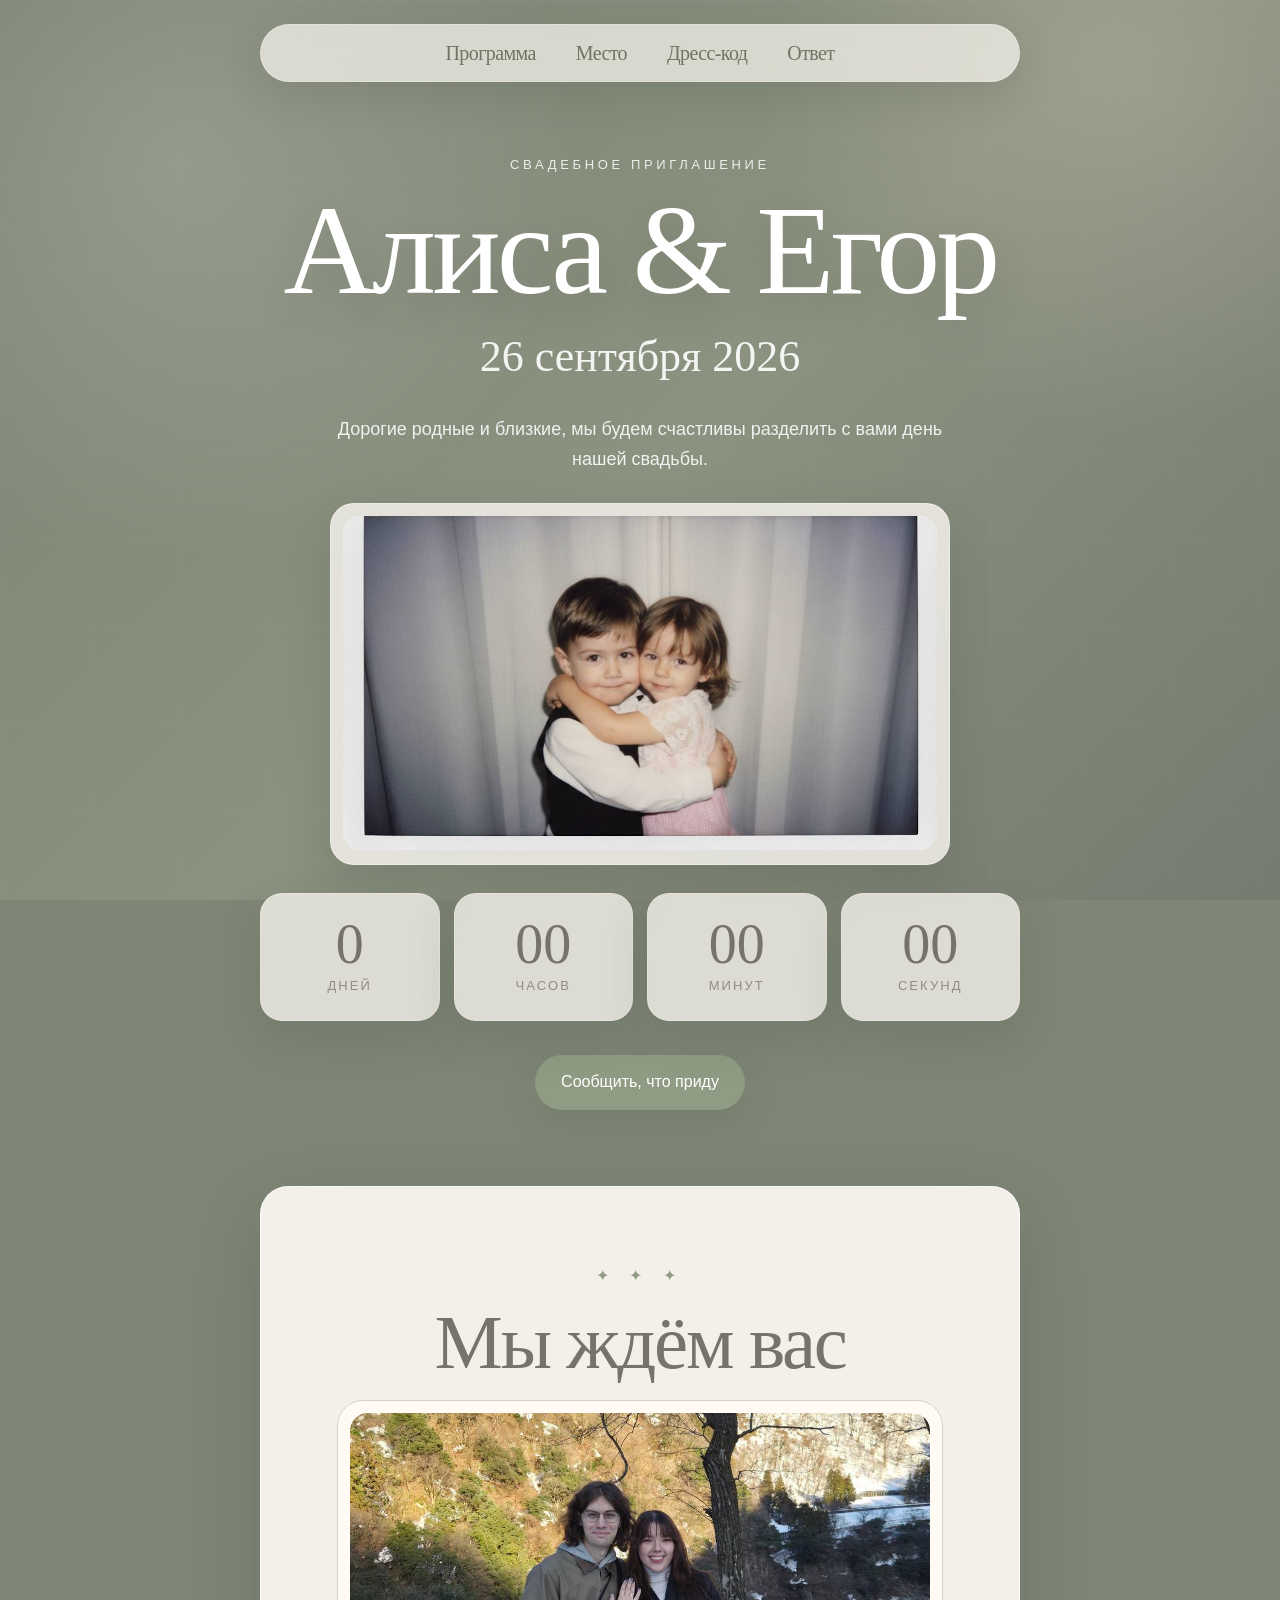
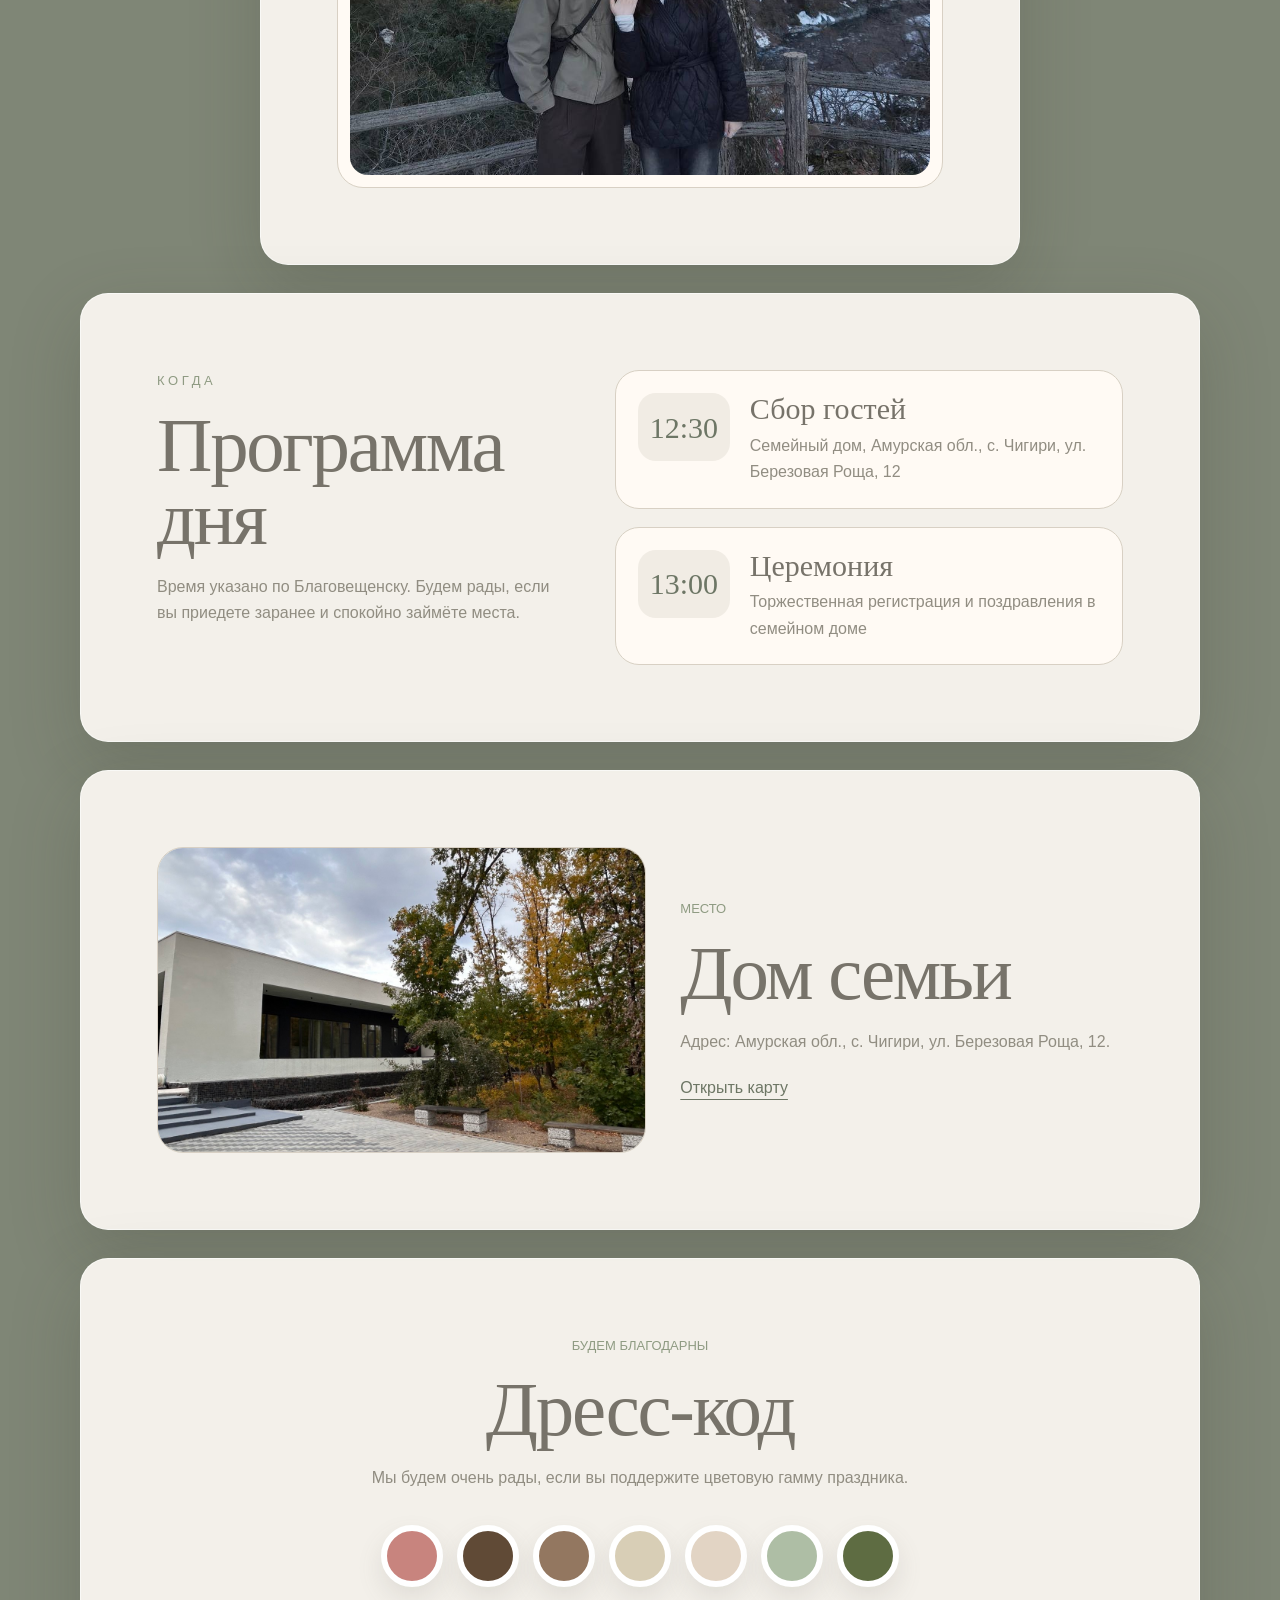
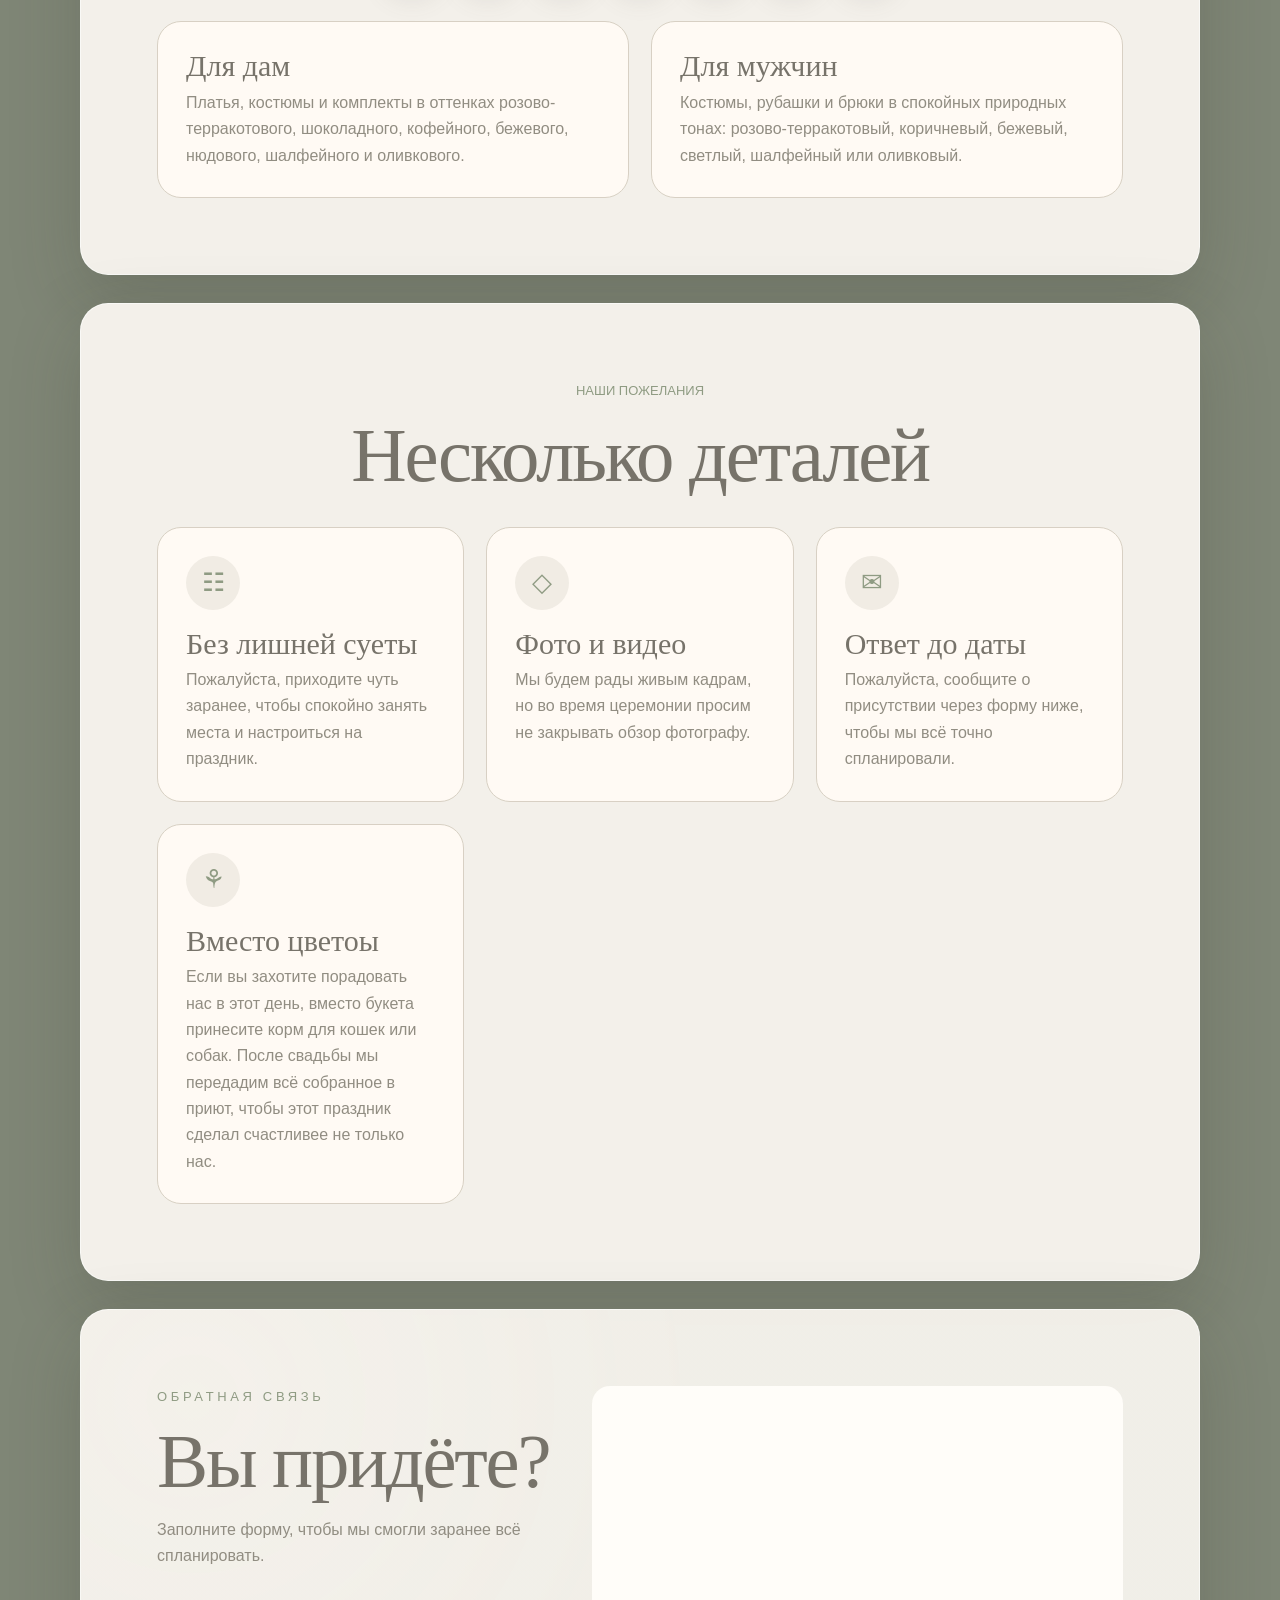
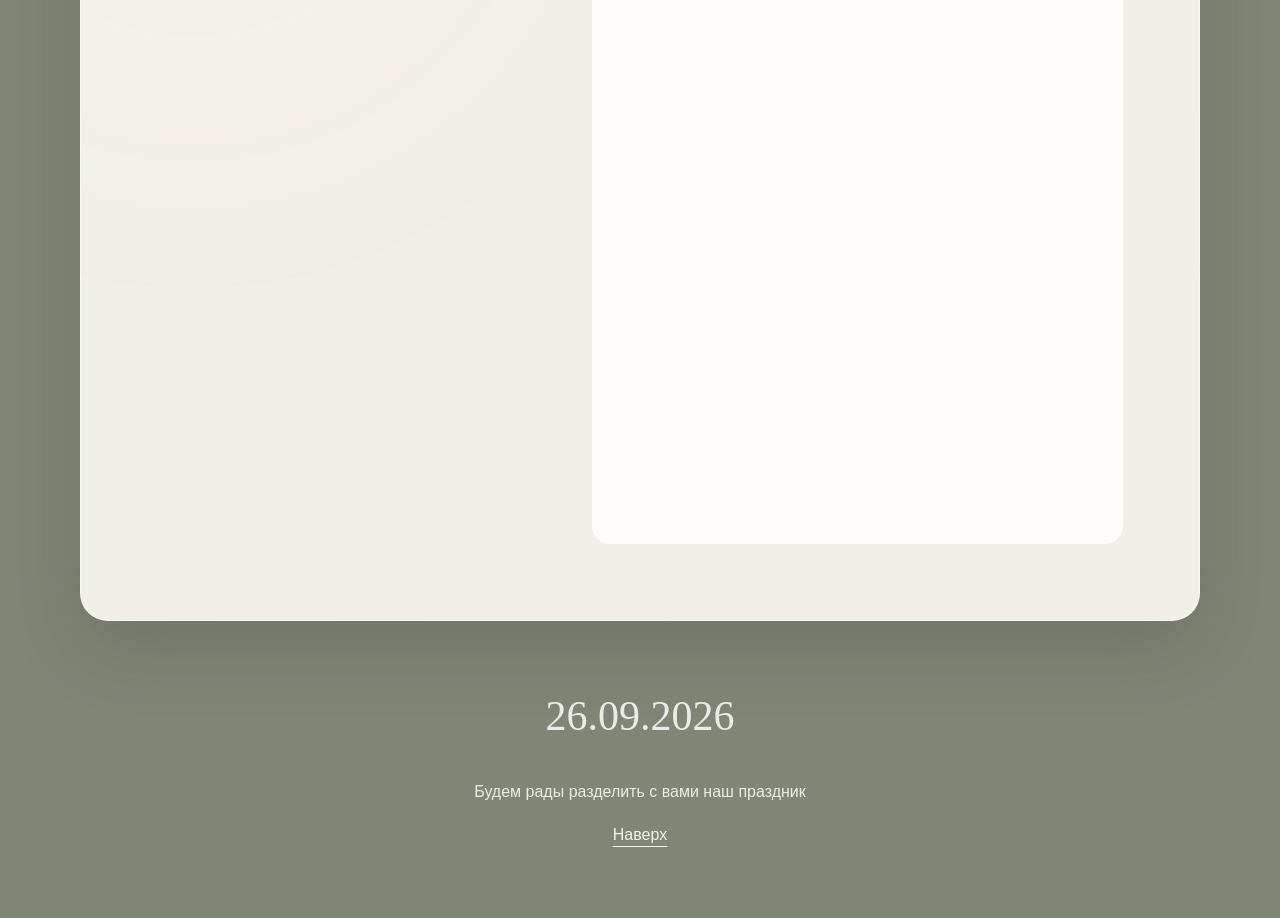
==== commit e05f484e: "цветы" ====
--- a/index.html
+++ b/index.html
@@ -150,6 +150,12 @@
           <h3>Ответ до даты</h3>
           <p>Пожалуйста, сообщите о присутствии через форму ниже, чтобы мы всё точно спланировали.</p>
         </article>
+
+        <article>
+          <span>⚘</span>
+          <h3>Вместо цветоы</h3>
+          <p>Если вы захотите порадовать нас в этот день, вместо букета принесите корм для кошек или собак. После свадьбы мы передадим всё собранное в приют, чтобы этот праздник сделал счастливее не только нас.</p>
+        </article>
       </div>
     </section>
 
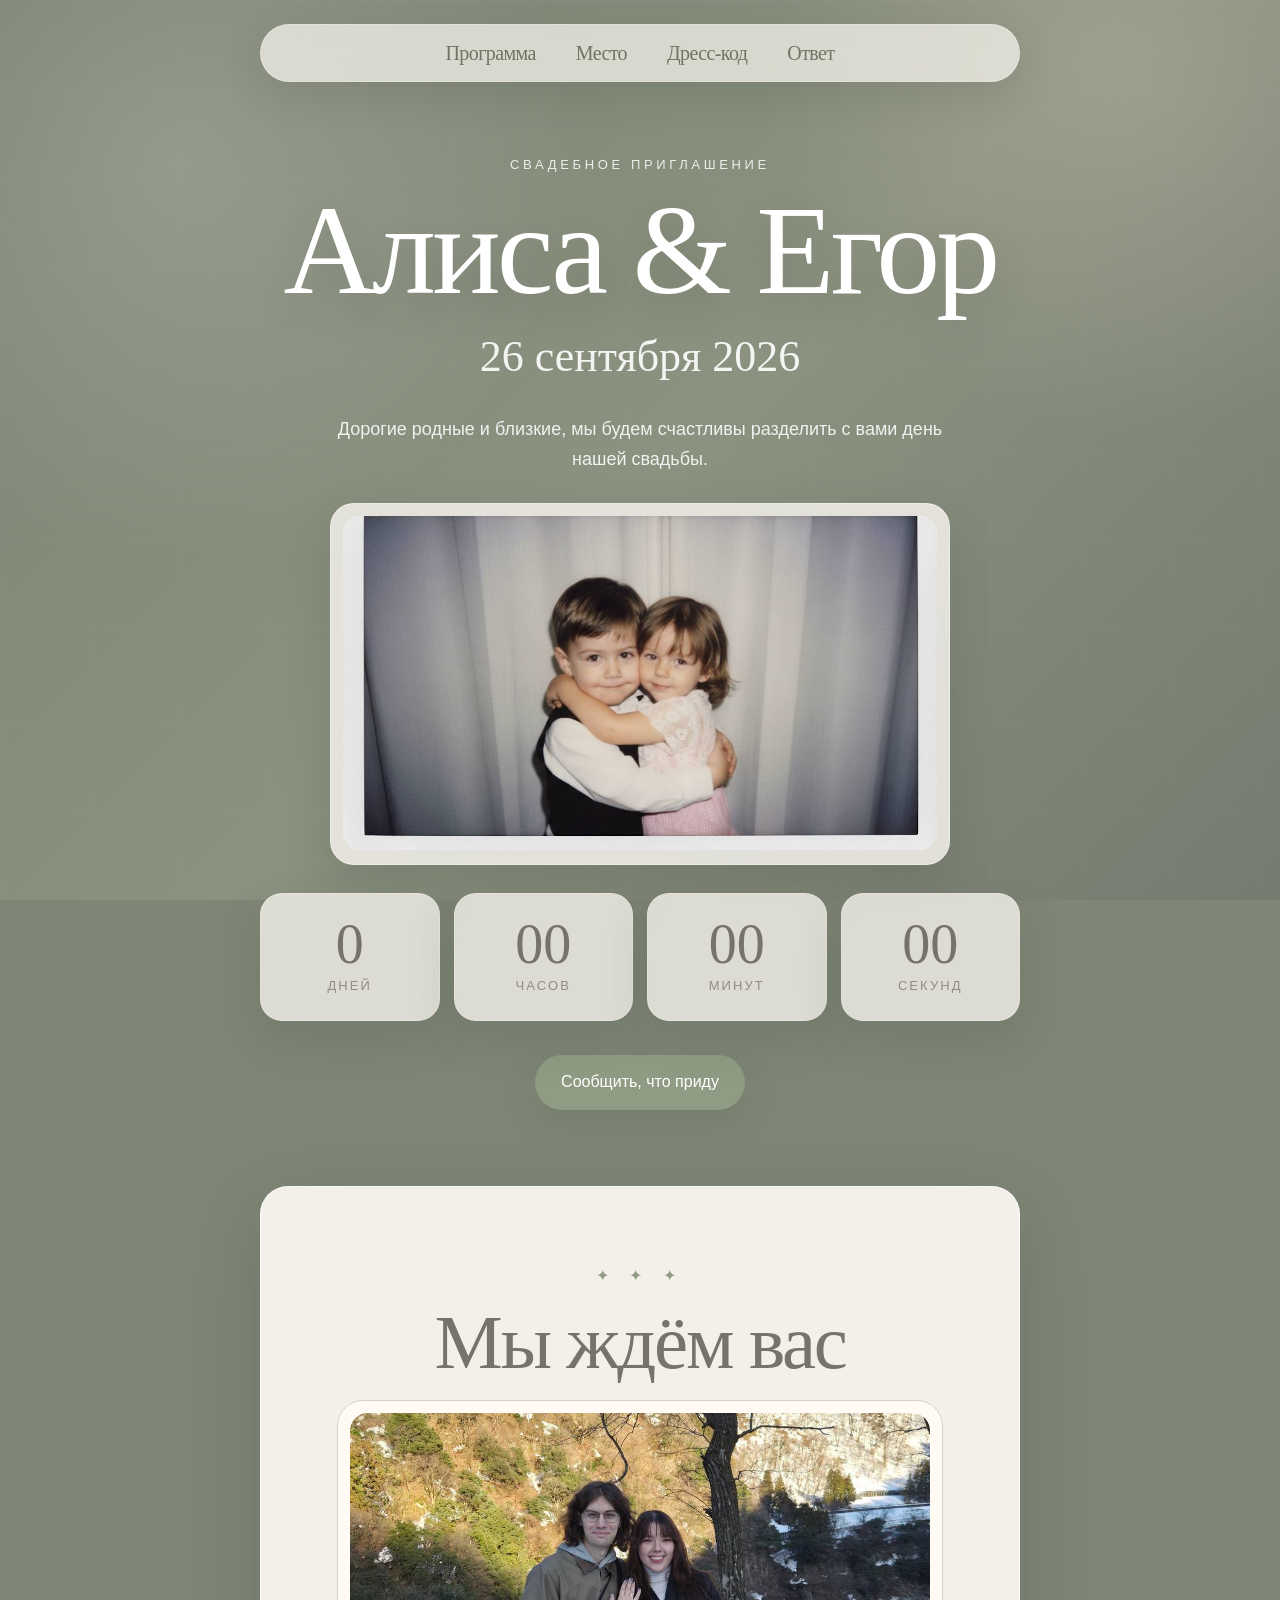
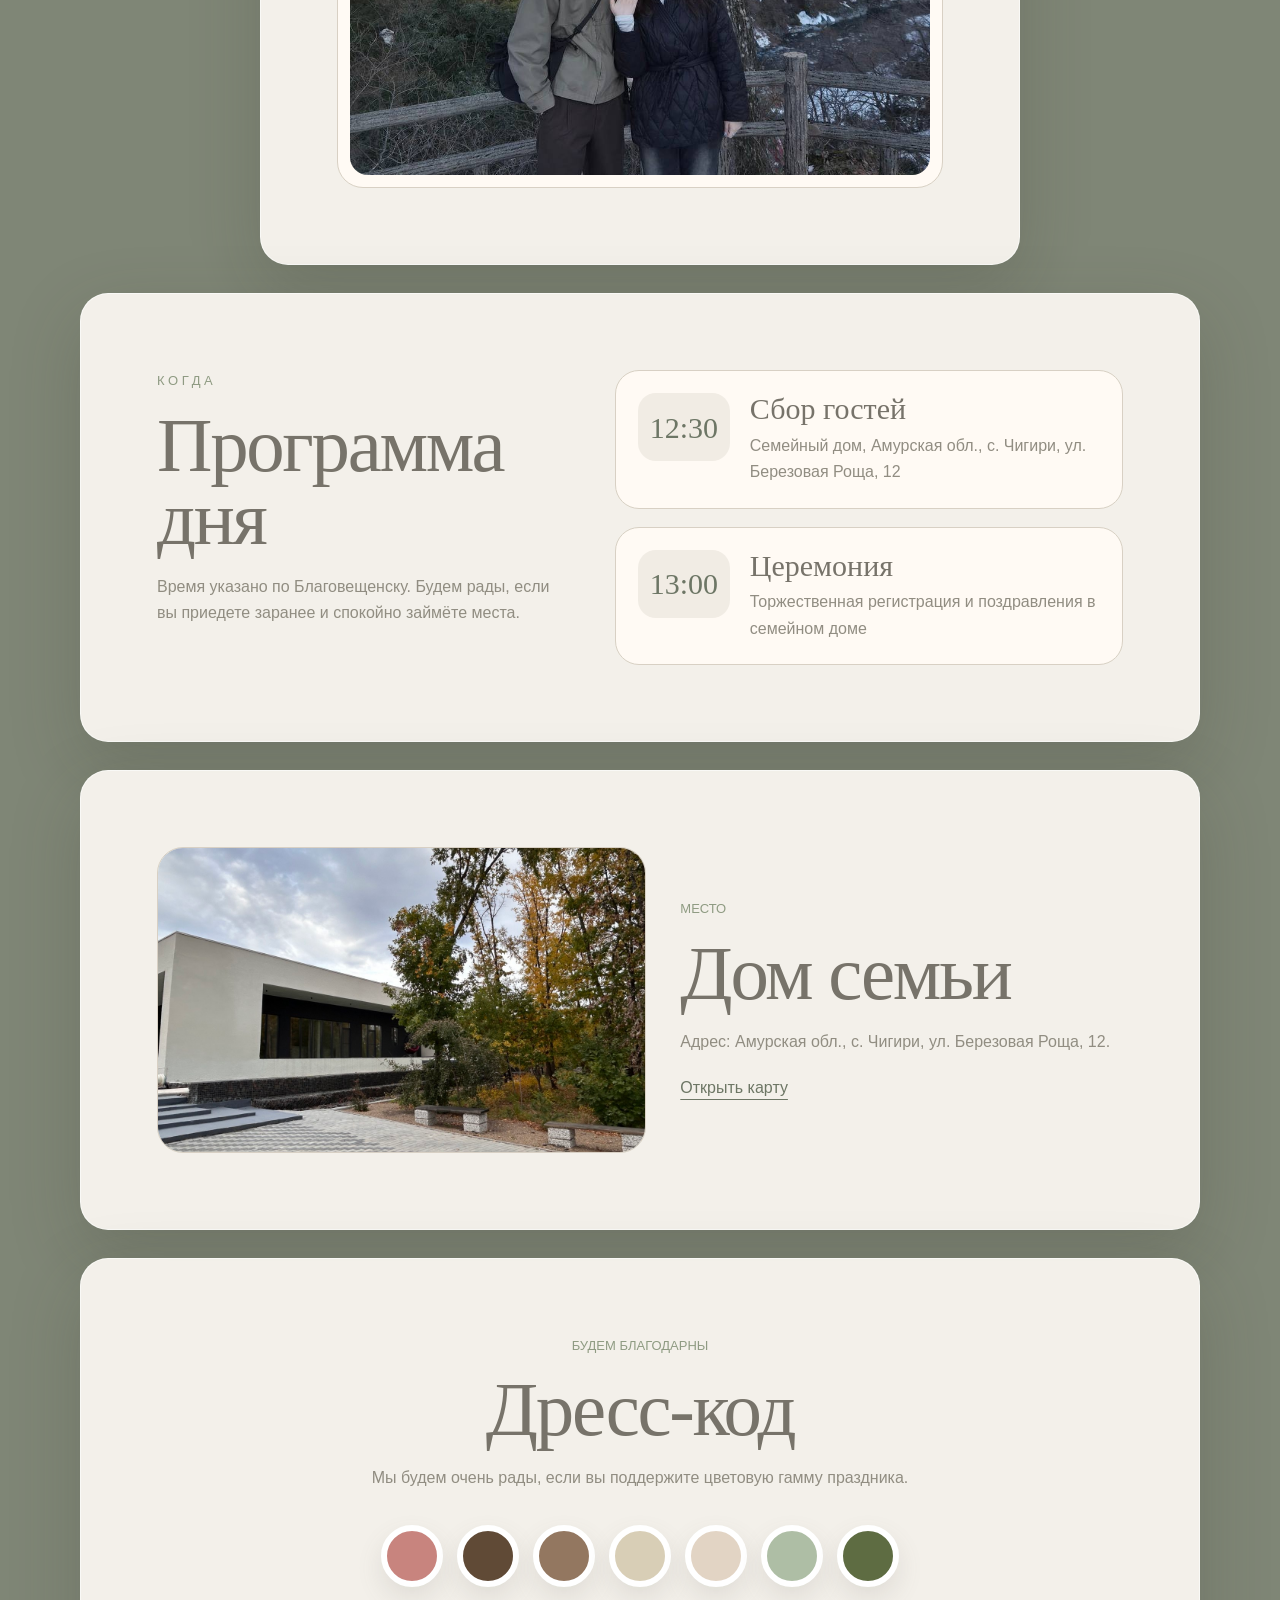
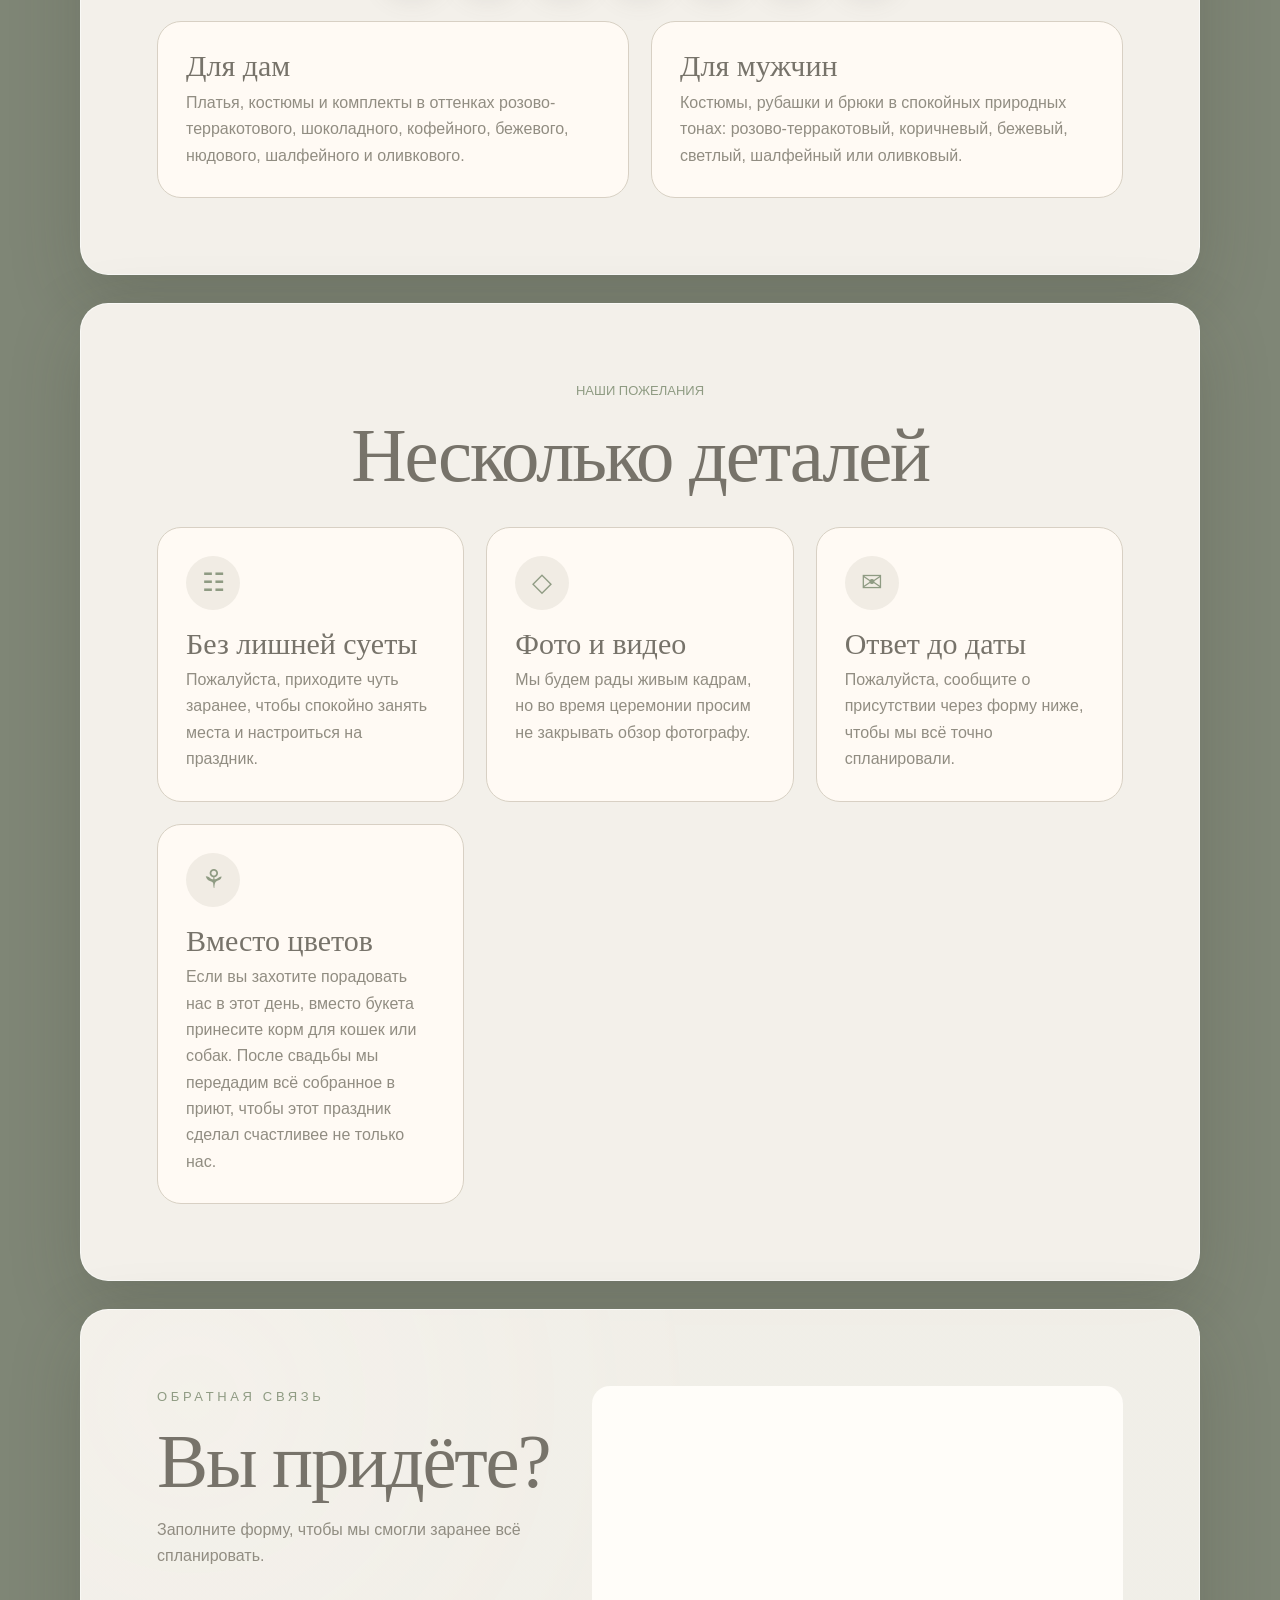
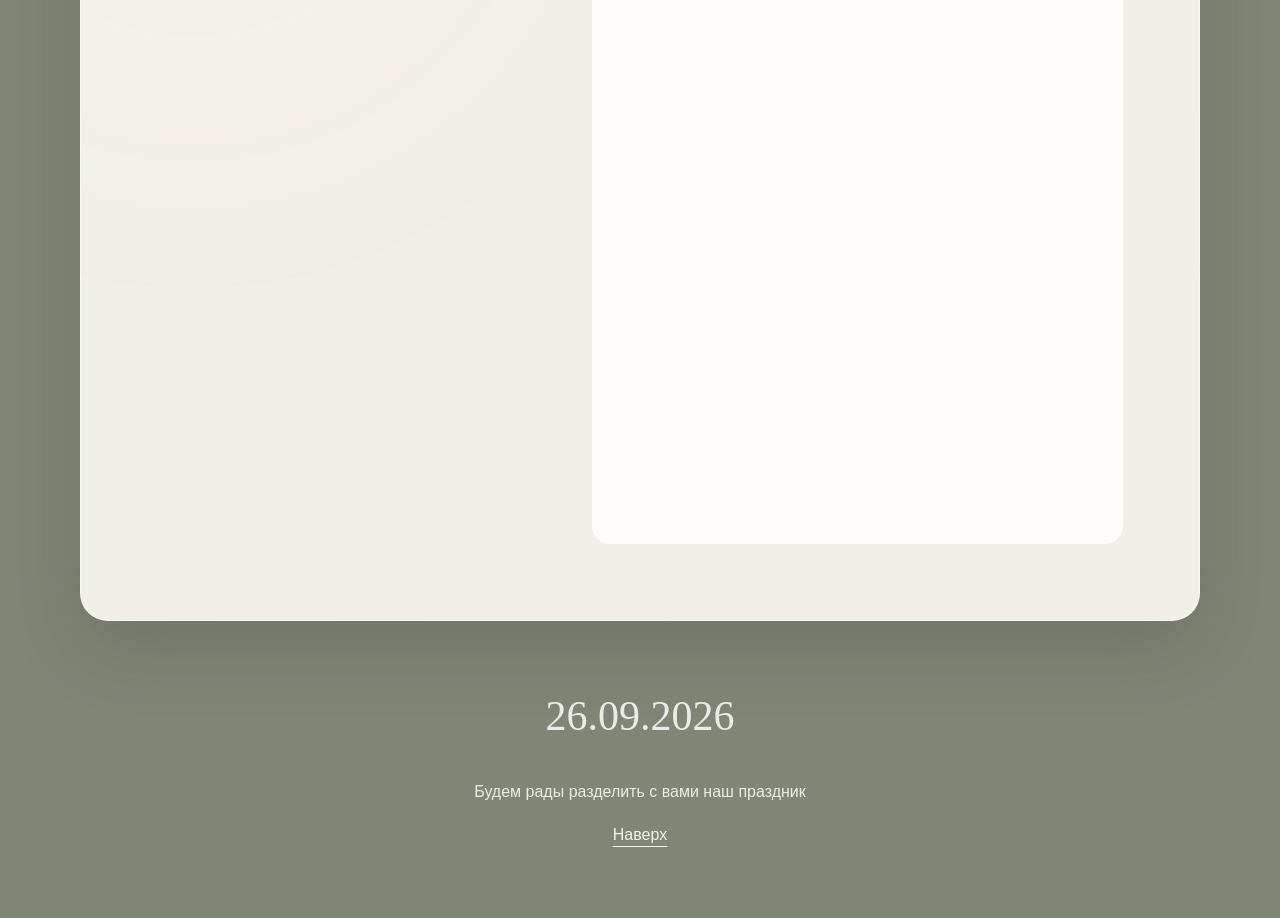
==== commit 254c6ae3: "цветы" ====
--- a/index.html
+++ b/index.html
@@ -153,7 +153,7 @@
 
         <article>
           <span>⚘</span>
-          <h3>Вместо цветоы</h3>
+          <h3>Вместо цветов</h3>
           <p>Если вы захотите порадовать нас в этот день, вместо букета принесите корм для кошек или собак. После свадьбы мы передадим всё собранное в приют, чтобы этот праздник сделал счастливее не только нас.</p>
         </article>
       </div>
